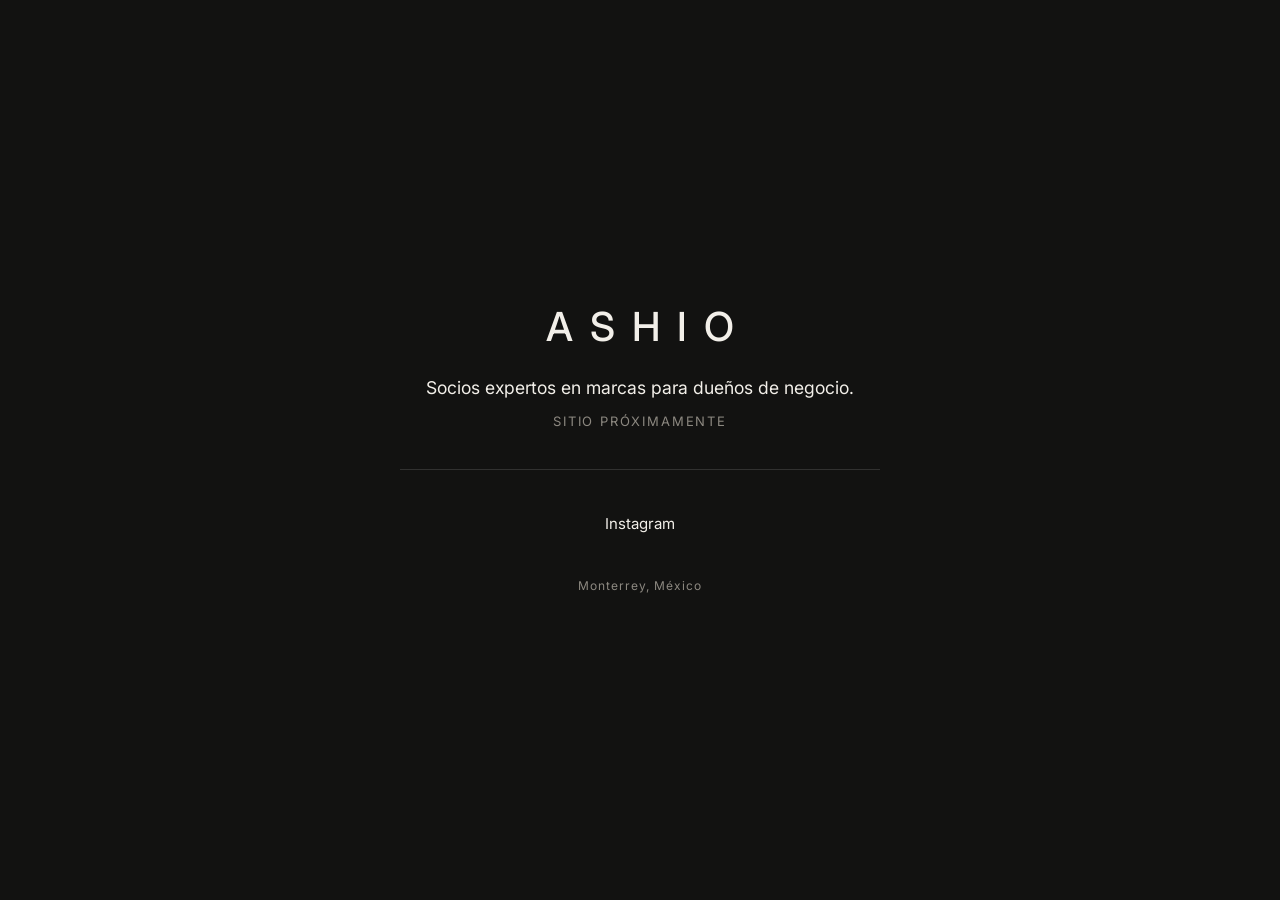
==== index.html @ cdca3821 "Agrega holding page de Ashio con enlace a Instagram Página estática única: wordmark, claim desde el " ====
<!DOCTYPE html>
<html lang="es">
<head>
<meta charset="utf-8">
<meta name="viewport" content="width=device-width, initial-scale=1">
<title>Ashio</title>
<meta name="description" content="Socios expertos en marcas. Monterrey, México. Sitio próximamente.">
<meta name="robots" content="index, follow">
<meta property="og:title" content="Ashio">
<meta property="og:description" content="Socios expertos en marcas. Próximamente.">
<meta property="og:type" content="website">
<meta property="og:locale" content="es_MX">
<link rel="preconnect" href="https://fonts.googleapis.com">
<link rel="preconnect" href="https://fonts.gstatic.com" crossorigin>
<link href="https://fonts.googleapis.com/css2?family=Inter:wght@400;500&display=swap" rel="stylesheet">
<style>
  :root{
    --bg:#121211;
    --ink:#F2EFE9;
    --muted:#8C8880;
    --rule:rgba(242,239,233,.14);
  }
  *{box-sizing:border-box;margin:0;padding:0}
  html,body{height:100%}
  body{
    background:var(--bg);
    color:var(--ink);
    font-family:Inter,-apple-system,BlinkMacSystemFont,"Segoe UI",Helvetica,Arial,sans-serif;
    -webkit-font-smoothing:antialiased;
    display:flex;
    align-items:center;
    justify-content:center;
    padding:2rem;
  }
  .wrap{width:100%;max-width:30rem;text-align:center}
  .mark{
    font-size:clamp(1.75rem,7vw,2.5rem);
    font-weight:500;
    letter-spacing:.42em;
    text-indent:.42em;
    line-height:1;
  }
  .claim{
    margin-top:1.75rem;
    font-size:clamp(1rem,3.6vw,1.1rem);
    line-height:1.5;
    color:var(--ink);
  }
  .status{
    margin-top:.75rem;
    font-size:.8125rem;
    letter-spacing:.14em;
    text-transform:uppercase;
    color:var(--muted);
  }
  .rule{height:1px;background:var(--rule);margin:2.5rem 0}
  nav{
    display:flex;
    flex-wrap:wrap;
    justify-content:center;
    gap:.5rem 1.75rem;
  }
  nav a{
    color:var(--ink);
    text-decoration:none;
    font-size:.9375rem;
    padding:.25rem 0;
    border-bottom:1px solid transparent;
    transition:border-color .18s ease,color .18s ease;
  }
  nav a:hover,nav a:focus-visible{border-bottom-color:var(--ink)}
  nav a:focus-visible{outline:2px solid var(--ink);outline-offset:4px;border-bottom-color:transparent}
  footer{
    margin-top:2.5rem;
    font-size:.75rem;
    letter-spacing:.08em;
    color:var(--muted);
  }
  @media (prefers-reduced-motion:reduce){*{transition:none!important}}
</style>
</head>
<body>
  <main class="wrap">
    <h1 class="mark">ASHIO</h1>
    <p class="claim">Socios expertos en marcas para dueños de negocio.</p>
    <p class="status">Sitio próximamente</p>

    <div class="rule" role="presentation"></div>

    <!-- ===== Redes. Para agregar otra, copiar una línea <a> y pegar su URL. ===== -->
    <nav aria-label="Redes sociales de Ashio">
      <a href="https://www.instagram.com/ashio.mx/" rel="me noopener" target="_blank">Instagram</a>
    </nav>

    <footer>Monterrey, México</footer>
  </main>
</body>
</html>
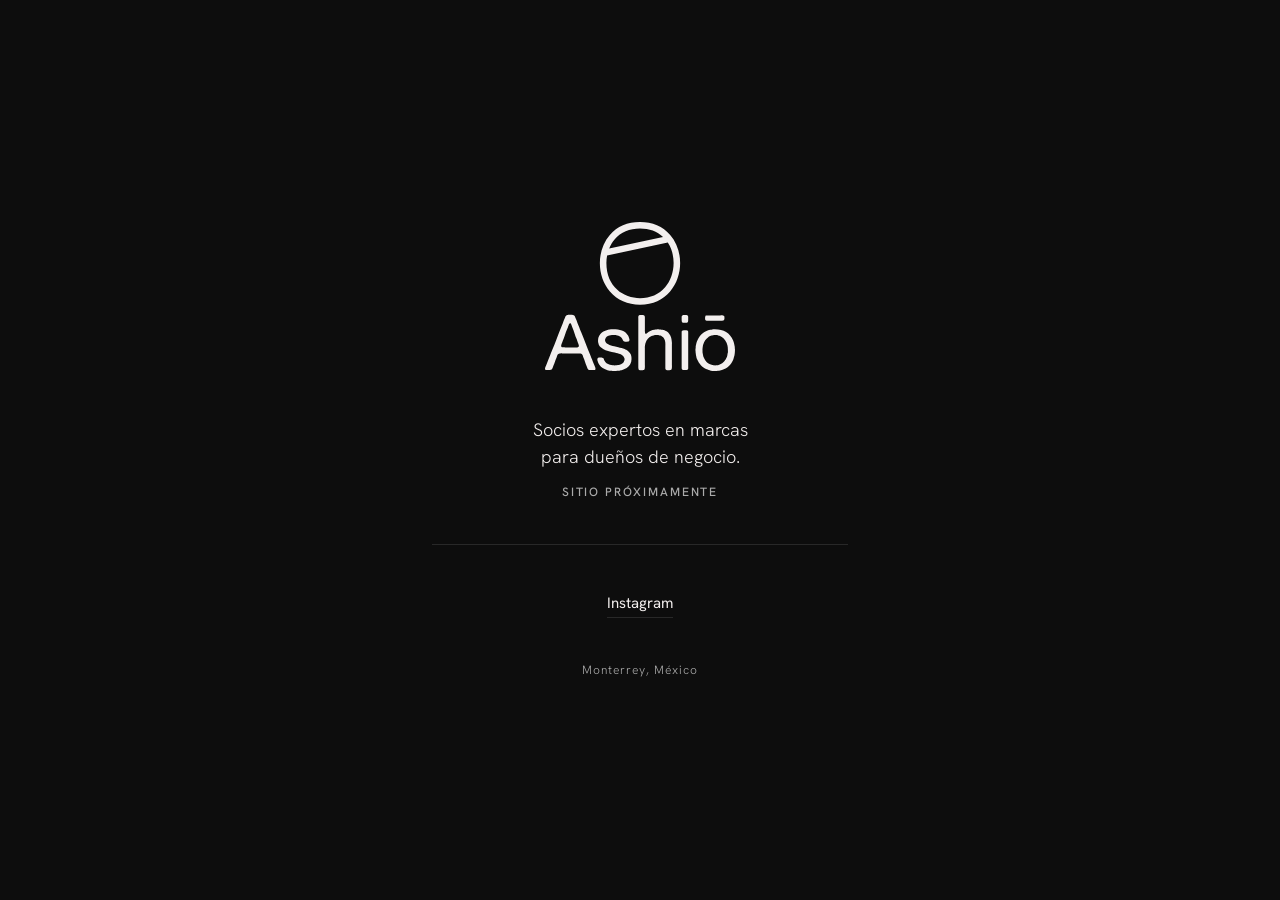
==== commit 57a0adfb: "Aplica identidad oficial de Ashio a la holding page Sustituye el wordmark provisional por el logotip" ====
--- a/index.html
+++ b/index.html
@@ -3,75 +3,84 @@
 <head>
 <meta charset="utf-8">
 <meta name="viewport" content="width=device-width, initial-scale=1">
-<title>Ashio</title>
-<meta name="description" content="Socios expertos en marcas. Monterrey, México. Sitio próximamente.">
-<meta name="robots" content="index, follow">
-<meta property="og:title" content="Ashio">
-<meta property="og:description" content="Socios expertos en marcas. Próximamente.">
+<title>Ashiō</title>
+<meta name="description" content="Socios expertos en marcas para dueños de negocio. Monterrey, México.">
+<meta name="theme-color" content="#0d0d0d">
+<meta property="og:title" content="Ashiō">
+<meta property="og:description" content="Socios expertos en marcas para dueños de negocio.">
 <meta property="og:type" content="website">
+<meta property="og:url" content="https://ashio.mx/">
 <meta property="og:locale" content="es_MX">
+<link rel="canonical" href="https://ashio.mx/">
+<link rel="icon" href="assets/favicon.svg" type="image/svg+xml">
 <link rel="preconnect" href="https://fonts.googleapis.com">
 <link rel="preconnect" href="https://fonts.gstatic.com" crossorigin>
-<link href="https://fonts.googleapis.com/css2?family=Inter:wght@400;500&display=swap" rel="stylesheet">
+<link href="https://fonts.googleapis.com/css2?family=Hanken+Grotesk:wght@300;400;500&display=swap" rel="stylesheet">
 <style>
   :root{
-    --bg:#121211;
-    --ink:#F2EFE9;
-    --muted:#8C8880;
-    --rule:rgba(242,239,233,.14);
+    --brand-black:#0d0d0d;
+    --brand-bone:#f3efee;
+    --accent:#cf7457;
+    --muted:#aaaaaa;
+    --line:#282828;
+    --font-title:"Hanken Grotesk",system-ui,-apple-system,sans-serif;
   }
   *{box-sizing:border-box;margin:0;padding:0}
-  html,body{height:100%}
+  html{height:100%}
   body{
-    background:var(--bg);
-    color:var(--ink);
-    font-family:Inter,-apple-system,BlinkMacSystemFont,"Segoe UI",Helvetica,Arial,sans-serif;
+    min-height:100%;
+    background:var(--brand-black);
+    color:var(--brand-bone);
+    font-family:var(--font-title);
+    font-weight:300;
     -webkit-font-smoothing:antialiased;
     display:flex;
     align-items:center;
     justify-content:center;
-    padding:2rem;
+    padding:clamp(1.5rem,6vw,4rem);
   }
-  .wrap{width:100%;max-width:30rem;text-align:center}
-  .mark{
-    font-size:clamp(1.75rem,7vw,2.5rem);
-    font-weight:500;
-    letter-spacing:.42em;
-    text-indent:.42em;
-    line-height:1;
+  .wrap{width:100%;max-width:26rem;text-align:center}
+
+  /* Logotipo oficial, versión vertical. Solo hueso sobre negro, sin acento.
+     Ancho mínimo de marca: 100 px. */
+  .logo{
+    display:block;
+    width:clamp(140px,38vw,190px);
+    height:auto;
+    margin:0 auto;
+    color:var(--brand-bone);
   }
+
   .claim{
-    margin-top:1.75rem;
-    font-size:clamp(1rem,3.6vw,1.1rem);
+    margin-top:clamp(2rem,7vw,2.75rem);
+    font-size:clamp(1rem,3.4vw,1.125rem);
+    font-weight:300;
     line-height:1.5;
-    color:var(--ink);
+    text-wrap:balance;
   }
   .status{
-    margin-top:.75rem;
-    font-size:.8125rem;
-    letter-spacing:.14em;
+    margin-top:.875rem;
+    font-size:.75rem;
+    font-weight:500;
+    letter-spacing:.16em;
     text-transform:uppercase;
     color:var(--muted);
   }
-  .rule{height:1px;background:var(--rule);margin:2.5rem 0}
-  nav{
-    display:flex;
-    flex-wrap:wrap;
-    justify-content:center;
-    gap:.5rem 1.75rem;
-  }
+  .rule{height:1px;background:var(--line);margin:clamp(2rem,7vw,2.75rem) 0}
   nav a{
-    color:var(--ink);
+    display:inline-block;
+    color:var(--brand-bone);
     text-decoration:none;
     font-size:.9375rem;
+    font-weight:400;
     padding:.25rem 0;
-    border-bottom:1px solid transparent;
-    transition:border-color .18s ease,color .18s ease;
+    border-bottom:1px solid var(--line);
+    transition:color .18s ease,border-color .18s ease;
   }
-  nav a:hover,nav a:focus-visible{border-bottom-color:var(--ink)}
-  nav a:focus-visible{outline:2px solid var(--ink);outline-offset:4px;border-bottom-color:transparent}
+  nav a:hover,nav a:focus-visible{color:var(--accent);border-bottom-color:var(--accent)}
+  nav a:focus-visible{outline:2px solid var(--accent);outline-offset:6px}
   footer{
-    margin-top:2.5rem;
+    margin-top:clamp(2rem,7vw,2.75rem);
     font-size:.75rem;
     letter-spacing:.08em;
     color:var(--muted);
@@ -81,14 +90,15 @@
 </head>
 <body>
   <main class="wrap">
-    <h1 class="mark">ASHIO</h1>
+    <svg class="logo" viewBox="0 0 210.6 165.22" role="img" aria-label="Ashiō"><path d="M55.07,159.71c.12.29.26.63.44,1.03.17.4.3.82.39,1.25.09.43.09.83,0,1.2-.09.37-.34.64-.74.82-.29.12-.64.17-1.05.17h-3.8c-.9,0-1.62-.14-2.14-.43-.58-.34-1-.95-1.27-1.81-.26-.86-.54-1.63-.83-2.32-.64-1.49-1.22-3.04-1.75-4.65-.52-1.6-1.11-3.18-1.75-4.73-.17-.52-.34-1-.48-1.46-.15-.46-.32-.89-.52-1.29-.2-.4-.48-.74-.83-1.03-.35-.29-.82-.52-1.4-.69-.29-.11-.63-.16-1-.13-.38.03-.77.04-1.18.04h-16.5c-.52,0-1.11-.01-1.75-.04-.64-.03-1.25-.01-1.83.04-.58.06-1.12.14-1.62.26-.5.12-.86.34-1.09.69-.47.57-.8,1.22-1,1.93-.2.72-.45,1.45-.74,2.19-.58,1.32-1.12,2.7-1.62,4.13-.5,1.43-1.03,2.81-1.62,4.13-.12.34-.25.73-.39,1.16s-.3.87-.48,1.33c-.17.46-.36.87-.57,1.25-.2.37-.42.64-.65.82-.47.34-1.09.53-1.88.56-.79.03-1.62.04-2.49.04-.47,0-.92-.01-1.35-.04-.44-.03-.8-.16-1.09-.39-.29-.17-.45-.43-.48-.77-.03-.34,0-.7.09-1.08.09-.37.2-.74.35-1.12.15-.37.28-.64.39-.82.82-1.83,1.54-3.66,2.18-5.46s1.34-3.63,2.1-5.46c.52-1.26,1.02-2.51,1.48-3.74.47-1.23.96-2.48,1.49-3.74,1.75-4.13,3.41-8.3,4.98-12.51s3.23-8.41,4.98-12.6c.64-1.49,1.24-3.01,1.79-4.56.55-1.55,1.15-3.07,1.79-4.56.29-.63.57-1.33.83-2.11s.65-1.33,1.18-1.68c.23-.23.61-.4,1.14-.52.12-.06.25-.07.39-.04.14.03.28.01.39-.04,1.05,0,2.27-.01,3.67-.04,1.4-.03,2.42.19,3.06.64.46.34.83.9,1.09,1.68s.54,1.48.83,2.11c.58,1.32,1.1,2.64,1.57,3.96.47,1.32.99,2.64,1.57,3.96.47,1.15.92,2.32,1.35,3.53.44,1.2.92,2.38,1.44,3.53,1.75,4.19,3.42,8.42,5.02,12.69,1.6,4.27,3.3,8.5,5.11,12.69.23.52.42,1,.57,1.46.14.46.31.95.48,1.46.64,1.49,1.27,3.01,1.88,4.56s1.24,3.07,1.88,4.56ZM36.38,138.81c.52-.17.86-.46,1-.86.15-.4.17-.85.09-1.33-.09-.49-.23-.97-.44-1.46-.21-.49-.39-.9-.57-1.25-.12-.23-.17-.43-.17-.6s-.06-.37-.17-.6c-.17-.46-.34-.93-.48-1.42-.15-.49-.34-.99-.57-1.5-.87-2.06-1.65-4.17-2.31-6.32-.67-2.15-1.44-4.26-2.31-6.32-.29-.63-.54-1.26-.74-1.89-.21-.63-.45-1.23-.74-1.81-.12-.29-.25-.56-.39-.82-.15-.26-.45-.39-.92-.39-.12.12-.23.2-.35.26-.12.06-.23.14-.35.26-.23.29-.41.59-.52.9-.12.32-.23.64-.35.99-.29.63-.52,1.26-.7,1.89-.17.63-.41,1.26-.7,1.89-.99,2.24-1.85,4.5-2.58,6.8-.73,2.29-1.56,4.53-2.49,6.71-.12.29-.22.57-.31.86-.09.29-.19.57-.3.86-.17.46-.35.92-.52,1.38-.17.46-.32.92-.44,1.38-.12.29-.16.6-.13.95.03.34.1.63.22.86.29.46.9.7,1.83.73.93.03,1.8.04,2.62.04h9.34c.64,0,1.43.01,2.36.04.93.03,1.63-.04,2.1-.21Z" fill="currentColor"/><path d="M74.63,118.86c4.19-.06,7.71.42,10.57,1.42,2.85,1,5.07,2.77,6.64,5.29.41.63.73,1.28.96,1.93.23.66.46,1.39.7,2.19.12.4.15.82.09,1.25-.06.43-.15.76-.26.99-.12.12-.26.21-.44.3-.17.09-.32.19-.44.3-.29.12-.58.14-.87.09-.29-.06-.58-.06-.87,0-.47.12-1.08.13-1.83.04-.76-.09-1.28-.21-1.57-.39-.47-.29-.77-.67-.92-1.16-.15-.49-.36-.96-.65-1.42-.52-.92-1.25-1.75-2.18-2.49-.64-.46-1.34-.8-2.1-1.03-.76-.23-1.57-.46-2.44-.69-.29-.11-.58-.16-.87-.13-.29.03-.58.01-.87-.04-.35-.11-.79-.17-1.31-.17s-.96.06-1.31.17h-.52c-.29.06-.58.1-.87.13-.29.03-.58.07-.87.13-1.51.34-2.77.83-3.76,1.46-.99.63-1.66,1.69-2.01,3.18-.12.4-.13.8-.04,1.2.09.4.19.75.31,1.03.35.86.77,1.48,1.27,1.85.49.37,1.12.79,1.88,1.25.93.57,1.98.99,3.14,1.25,1.16.26,2.33.56,3.49.9.76.23,1.51.4,2.27.52.76.12,1.51.29,2.27.52,1.22.34,2.42.67,3.58.99,1.16.32,2.33.7,3.49,1.16.29.12.58.23.87.34.29.12.58.26.87.43,1.16.69,2.18,1.46,3.06,2.32.87.86,1.6,1.95,2.18,3.27.12.4.23.95.35,1.63.12.4.19.82.22,1.25.03.43.04.9.04,1.42v.86c-.12.4-.17.8-.17,1.2s-.06.8-.17,1.2c-.17.63-.38,1.23-.61,1.81-.23.57-.5,1.09-.79,1.55-.93,1.49-2.13,2.68-3.58,3.57-1.46.89-3.09,1.65-4.89,2.28-.52.17-1.06.3-1.62.39s-1.09.21-1.62.39c-.58.11-1.16.17-1.75.17s-1.17.06-1.75.17h-.87c-.29.06-.7.09-1.22.09s-.93-.03-1.22-.09h-.96c-.35-.12-.73-.16-1.14-.13-.41.03-.76-.01-1.05-.13-.29-.06-.67-.09-1.14-.09-.47-.12-.92-.21-1.35-.3-.44-.09-.89-.21-1.35-.39-1.81-.57-3.38-1.29-4.72-2.15-1.34-.86-2.5-1.98-3.49-3.35-.52-.74-.96-1.52-1.31-2.32-.35-.8-.67-1.69-.96-2.67-.12-.34-.16-.76-.13-1.25.03-.49.1-.87.22-1.16.17-.23.47-.46.87-.69.29-.11.7-.19,1.22-.21.52-.03,1.05-.01,1.57.04.52.06,1.03.13,1.53.21.49.09.83.19,1,.3.41.29.68.7.83,1.25.14.55.33,1.05.57,1.5.58,1.26,1.37,2.24,2.36,2.92.7.52,1.48.92,2.36,1.2.87.29,1.8.57,2.8.86l1.83.26h.52c.41.12.95.17,1.62.17s1.24-.06,1.7-.17c.41,0,.73-.03.96-.09.35-.06.7-.1,1.05-.13.35-.03.67-.07.96-.13,1.69-.46,3.03-1.06,4.02-1.81.99-.74,1.69-2.01,2.1-3.78.12-.29.14-.6.09-.95-.06-.34-.12-.6-.17-.77-.29-1.09-.7-1.91-1.22-2.45-.52-.54-1.19-1.05-2.01-1.5-.52-.34-1.11-.63-1.75-.86-.64-.23-1.28-.46-1.92-.69-.17-.06-.34-.09-.48-.09s-.3-.06-.48-.17c-1.98-.63-4.03-1.1-6.16-1.42-2.13-.31-4.12-.85-5.98-1.59-.58-.23-1.14-.43-1.66-.6-.52-.17-1.02-.4-1.48-.69-1.11-.63-2.13-1.35-3.06-2.15-.93-.8-1.66-1.81-2.18-3.01-.17-.4-.3-.8-.39-1.2-.09-.4-.19-.83-.3-1.29-.17-.69-.23-1.48-.17-2.36.06-.89.14-1.65.26-2.28.12-.29.19-.53.22-.73.03-.2.1-.42.22-.64.52-1.32,1.24-2.46,2.14-3.44.9-.97,1.94-1.83,3.1-2.58.87-.52,1.83-.93,2.88-1.25,1.05-.31,2.15-.62,3.32-.9.41-.06.8-.11,1.18-.17.38-.06.8-.11,1.27-.17.17-.06.41-.06.7,0,.29.06.49.03.61-.09Z" fill="currentColor"/><path d="M105.81,103.03c.82,0,1.67.01,2.58.04.9.03,1.53.27,1.88.73.29.4.44.99.44,1.76v13.98c0,.23-.02.46-.04.69-.03.23-.02.46.04.69.06.17.07.37.04.6-.03.23-.01.43.04.6.11.46.19.89.22,1.29.03.4.33.6.92.6.12-.11.25-.19.39-.21.15-.03.28-.1.39-.21.35-.23.67-.47.96-.73.29-.26.61-.53.96-.82.64-.46,1.35-.87,2.14-1.25.79-.37,1.58-.7,2.4-.99.46-.11.96-.21,1.48-.3.52-.09,1.02-.19,1.49-.3.23-.11.46-.16.7-.13.23.03.49.01.79-.04.29-.11.77-.17,1.44-.17s1.15.06,1.44.17h.83c.26,0,.54.03.83.09.47.12.93.2,1.4.26.47.06.93.14,1.4.26.29.12.52.19.7.21.17.03.41.1.7.21.64.29,1.25.59,1.83.9.58.32,1.16.67,1.75,1.07.58.52,1.14,1.12,1.66,1.81.35.52.67,1.03.96,1.55.29.52.58,1.09.87,1.72.17.4.3.8.39,1.2.09.4.19.83.3,1.29.12.29.17.57.17.86s.03.6.09.95c.12.29.16.57.13.86-.03.29.01.57.13.86v.86c.06.29.07.6.04.95-.03.34-.04.66-.04.95v21.59c0,.46.01,1.02.04,1.68.03.66.03,1.29,0,1.89-.03.6-.1,1.16-.22,1.68-.12.52-.29.86-.52,1.03-.41.34-1.17.52-2.27.52h-2.23c-.73,0-1.27-.23-1.62-.69-.29-.4-.44-.87-.44-1.42v-21.72c0-1.55.01-3.2.04-4.95.03-1.75-.16-3.25-.57-4.52-.7-1.95-1.86-3.38-3.49-4.3-.47-.29-.96-.53-1.48-.73-.52-.2-1.11-.36-1.75-.47-.23-.06-.58-.09-1.05-.09-.23-.06-.51-.11-.83-.17-.32-.06-.63-.03-.92.09-.23.06-.47.07-.7.04-.23-.03-.5-.01-.79.04-.52.12-1.06.21-1.62.3-.55.09-1.06.24-1.53.47-1.98.8-3.55,1.89-4.72,3.27-1.16,1.38-2.07,3.13-2.71,5.25-.12.4-.2.83-.26,1.29-.06.46-.15.92-.26,1.38-.06.17-.07.36-.04.56.03.2.01.39-.04.56-.06.29-.06.57,0,.86.06.29.06.57,0,.86v17.29c0,.46.01.99.04,1.59.03.6.03,1.19,0,1.76-.03.57-.07,1.12-.13,1.63-.06.52-.17.89-.35,1.12-.23.29-.51.45-.83.47-.32.03-.69.1-1.09.21h-1.22c-.64,0-1.25-.01-1.83-.04-.58-.03-1.02-.21-1.31-.56-.29-.46-.45-1.02-.48-1.68-.03-.66-.04-1.36-.04-2.11v-52.21c0-.63-.02-1.3-.04-2.02-.03-.72.1-1.28.39-1.68.23-.4.67-.69,1.31-.86.12-.06.23-.07.35-.04.12.03.23.02.35-.04Z" fill="currentColor"/><path d="M152.26,111.29c-.47-.34-.71-.96-.74-1.85-.03-.89-.04-1.76-.04-2.62v-1.46c0-.52.09-.95.26-1.29.23-.46.7-.8,1.4-1.03.12-.06.25-.07.39-.04.14.03.28.01.39-.04.99,0,1.92.03,2.79.09.87.06,1.45.4,1.75,1.03.17.34.26.76.26,1.25v1.5c0,1.03-.02,2.01-.04,2.92-.03.92-.42,1.52-1.18,1.81-.29.12-.6.17-.92.17h-2.84c-.58,0-1.08-.14-1.49-.43ZM158.73,160.06c0,.57.01,1.16.04,1.76.03.6-.1,1.07-.39,1.42-.17.34-.44.56-.79.64s-.76.19-1.22.3h-1.31c-.76,0-1.41-.04-1.96-.13-.55-.09-.97-.36-1.27-.82-.23-.34-.35-.79-.35-1.33v-39.82c0-.6.15-1.08.44-1.42.17-.29.41-.46.7-.52.29-.06.61-.14.96-.26.12,0,.25.01.39.04.14.03.28.01.39-.04.76,0,1.53.01,2.31.04.79.03,1.32.27,1.62.73.29.34.44.79.44,1.33v38.06Z" fill="currentColor"/><path d="M210.42,140.1c.12.34.17.87.17,1.59s-.03,1.22-.09,1.5v.86c-.06.46-.1.88-.13,1.25-.03.37-.07.79-.13,1.25-.12.34-.19.69-.22,1.03-.03.34-.1.69-.22,1.03-.23.75-.44,1.49-.61,2.24-.17.75-.41,1.43-.7,2.06-1.22,2.75-2.85,5.06-4.89,6.92-2.04,1.86-4.54,3.28-7.51,4.26-.64.23-1.33.4-2.05.52-.73.11-1.47.23-2.23.34-.35.06-.71.1-1.09.13-.38.03-.74.04-1.09.04-.23.06-.57.09-1,.09s-.74-.03-.92-.09c-.23-.06-.47-.07-.7-.04-.23.03-.44.01-.61-.04h-.52l-2.1-.26c-.82-.23-1.6-.46-2.36-.69-.76-.23-1.49-.49-2.18-.77-2.62-1.15-4.77-2.64-6.46-4.47-1.69-1.83-3.09-4.07-4.19-6.71-.29-.57-.51-1.15-.65-1.72-.15-.57-.28-1.17-.39-1.81-.12-.23-.16-.42-.13-.56.03-.14.01-.33-.04-.56-.12-.46-.19-.93-.22-1.42-.03-.49-.1-.96-.22-1.42v-.73c0-.2-.03-.44-.09-.73-.06-.29-.09-.79-.09-1.5s.06-1.25.17-1.59c.12-.4.14-.8.09-1.2-.06-.4-.03-.8.09-1.2.06-.29.1-.53.13-.73.03-.2.07-.44.13-.73.17-.69.33-1.38.48-2.06s.36-1.35.66-1.98c.87-2.12,1.93-4.03,3.19-5.72,1.25-1.69,2.78-3.11,4.58-4.26.7-.46,1.43-.85,2.18-1.16.76-.31,1.54-.64,2.36-.99.7-.29,1.45-.47,2.27-.56s1.63-.24,2.44-.47c.41,0,.8-.01,1.18-.04.38-.03.74-.07,1.09-.13,5.18-.06,9.49,1,12.92,3.18,3.43,2.18,5.91,5.02,7.42,8.52.29.57.52,1.15.7,1.72.17.57.38,1.18.61,1.81.17.63.32,1.31.44,2.02.12.72.26,1.45.44,2.19.06.29.07.59.04.9-.03.32-.02.62.04.9ZM202.65,145c.12-.4.16-.86.13-1.38s-.04-1-.04-1.46c0-2.24-.2-4.13-.61-5.68-.17-.46-.32-.92-.44-1.38-.12-.46-.26-.89-.44-1.29-1.63-3.73-4.22-6.31-7.77-7.74-.41-.17-.84-.3-1.31-.39-.47-.09-.93-.19-1.4-.3-.47-.11-.96-.17-1.49-.17h-1.57l-1.57.26c-.58.12-1.12.24-1.62.39-.5.14-.97.33-1.44.56-.41.12-.79.29-1.14.52-.35.23-.67.46-.96.69-1.4.98-2.53,2.15-3.41,3.53-.87,1.38-1.63,2.98-2.27,4.82-.17.57-.29,1.16-.35,1.76-.06.6-.15,1.22-.26,1.85-.06.23-.09.6-.09,1.12-.06.17-.07.37-.04.6.03.23.04.49.04.77v1.72c0,.57.06,1.09.17,1.55l.17,1.03c.12.57.22,1.13.31,1.68.09.55.25,1.05.48,1.51.58,1.38,1.27,2.67,2.05,3.87.78,1.2,1.76,2.21,2.92,3.01.29.17.55.32.79.43.23.12.49.26.79.43.47.29.97.53,1.53.73.55.2,1.15.39,1.79.56.29.12.57.16.83.13.26-.03.54-.01.83.04.17.06.54.12,1.09.17.55.06.97.03,1.27-.09.23-.06.47-.07.7-.04.23.03.46-.01.7-.13.47-.11.93-.21,1.4-.3s.9-.21,1.31-.39c1.98-.8,3.58-1.92,4.8-3.35,1.22-1.43,2.24-3.12,3.06-5.07.29-.69.48-1.42.57-2.19.09-.77.25-1.56.48-2.37ZM179.44,103.56h13.46c.4,0,.85-.01,1.38-.04.52-.02,1.04-.04,1.56-.04s.99.04,1.41.11c.42.07.76.21,1,.41.25.15.42.42.52.82.05.15.09.36.11.63.02.27.04.57.04.89s-.01.63-.04.93c-.03.3-.06.52-.11.67-.1.5-.27.84-.52,1.04-.5.35-1.3.5-2.42.45-1.11-.05-2.09-.07-2.94-.07h-9.89c-.69,0-1.51.03-2.45.07-.94.05-1.64-.02-2.08-.22-.35-.15-.62-.42-.82-.82-.15-.35-.22-.95-.22-1.82s.07-1.5.22-1.9c.05-.1.09-.2.11-.3.02-.1.09-.2.19-.3.1-.15.26-.25.48-.3.22-.05.43-.12.63-.22h.37Z" fill="currentColor"/><path d="M105.28,91.75c-13.66,0-25.19-5.04-33.35-14.59-7.18-8.4-11.13-19.62-11.13-31.59s3.92-22.99,11.05-31.23C79.96,4.96,91.52,0,105.28,0s25.37,4.94,33.48,14.29c7.12,8.21,11.04,19.27,11.04,31.15,0,23.02-15.29,46.31-44.52,46.31ZM68.83,37.15c-.52,2.72-.78,5.55-.78,8.43,0,26.75,19.3,38.93,37.24,38.93,11.46,0,21.09-4.18,27.84-12.1,5.99-7.02,9.43-16.85,9.43-26.97,0-8.41-2.27-16.29-6.45-22.67l-67.28,14.38ZM105.28,7.25c-11.59,0-21.26,4.09-27.95,11.84-2.57,2.97-4.65,6.41-6.18,10.16l59.67-12.75c-6.51-6.06-15.27-9.24-25.54-9.24Z" fill="currentColor"/></svg>
+
     <p class="claim">Socios expertos en marcas para dueños de negocio.</p>
     <p class="status">Sitio próximamente</p>
 
     <div class="rule" role="presentation"></div>
 
-    <!-- ===== Redes. Para agregar otra, copiar una línea <a> y pegar su URL. ===== -->
-    <nav aria-label="Redes sociales de Ashio">
+    <!-- Redes. Para agregar otra, copiar la línea <a> completa y pegar su URL. -->
+    <nav aria-label="Redes sociales de Ashiō">
       <a href="https://www.instagram.com/ashio.mx/" rel="me noopener" target="_blank">Instagram</a>
     </nav>
 
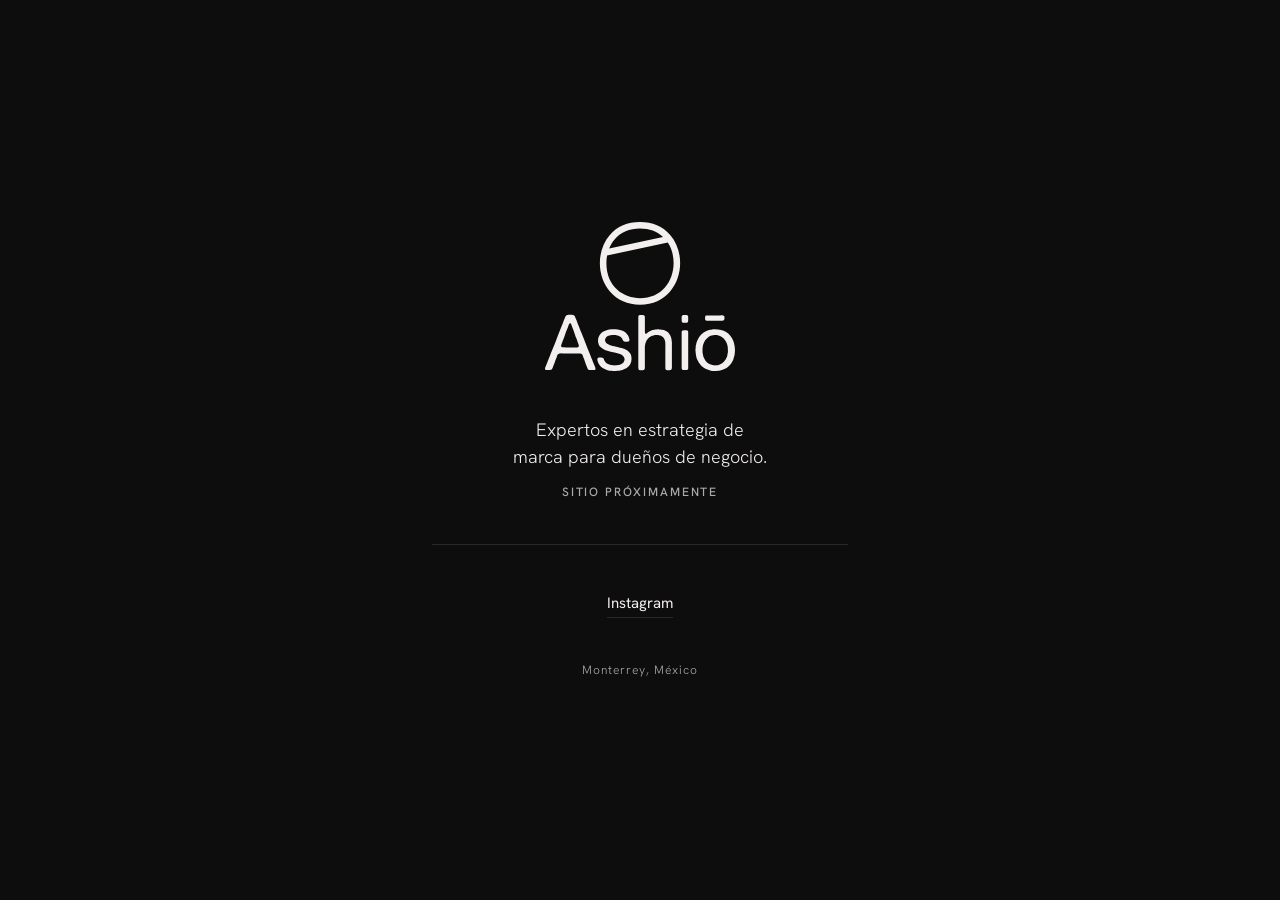
==== commit 36baa4b6: "Cambia el claim a expertos en estrategia de marca Actualiza el claim visible y las dos descripciones" ====
--- a/index.html
+++ b/index.html
@@ -4,10 +4,10 @@
 <meta charset="utf-8">
 <meta name="viewport" content="width=device-width, initial-scale=1">
 <title>Ashiō</title>
-<meta name="description" content="Socios expertos en marcas para dueños de negocio. Monterrey, México.">
+<meta name="description" content="Expertos en estrategia de marca para dueños de negocio. Monterrey, México.">
 <meta name="theme-color" content="#0d0d0d">
 <meta property="og:title" content="Ashiō">
-<meta property="og:description" content="Socios expertos en marcas para dueños de negocio.">
+<meta property="og:description" content="Expertos en estrategia de marca para dueños de negocio.">
 <meta property="og:type" content="website">
 <meta property="og:url" content="https://ashio.mx/">
 <meta property="og:locale" content="es_MX">
@@ -92,7 +92,7 @@
   <main class="wrap">
     <svg class="logo" viewBox="0 0 210.6 165.22" role="img" aria-label="Ashiō"><path d="M55.07,159.71c.12.29.26.63.44,1.03.17.4.3.82.39,1.25.09.43.09.83,0,1.2-.09.37-.34.64-.74.82-.29.12-.64.17-1.05.17h-3.8c-.9,0-1.62-.14-2.14-.43-.58-.34-1-.95-1.27-1.81-.26-.86-.54-1.63-.83-2.32-.64-1.49-1.22-3.04-1.75-4.65-.52-1.6-1.11-3.18-1.75-4.73-.17-.52-.34-1-.48-1.46-.15-.46-.32-.89-.52-1.29-.2-.4-.48-.74-.83-1.03-.35-.29-.82-.52-1.4-.69-.29-.11-.63-.16-1-.13-.38.03-.77.04-1.18.04h-16.5c-.52,0-1.11-.01-1.75-.04-.64-.03-1.25-.01-1.83.04-.58.06-1.12.14-1.62.26-.5.12-.86.34-1.09.69-.47.57-.8,1.22-1,1.93-.2.72-.45,1.45-.74,2.19-.58,1.32-1.12,2.7-1.62,4.13-.5,1.43-1.03,2.81-1.62,4.13-.12.34-.25.73-.39,1.16s-.3.87-.48,1.33c-.17.46-.36.87-.57,1.25-.2.37-.42.64-.65.82-.47.34-1.09.53-1.88.56-.79.03-1.62.04-2.49.04-.47,0-.92-.01-1.35-.04-.44-.03-.8-.16-1.09-.39-.29-.17-.45-.43-.48-.77-.03-.34,0-.7.09-1.08.09-.37.2-.74.35-1.12.15-.37.28-.64.39-.82.82-1.83,1.54-3.66,2.18-5.46s1.34-3.63,2.1-5.46c.52-1.26,1.02-2.51,1.48-3.74.47-1.23.96-2.48,1.49-3.74,1.75-4.13,3.41-8.3,4.98-12.51s3.23-8.41,4.98-12.6c.64-1.49,1.24-3.01,1.79-4.56.55-1.55,1.15-3.07,1.79-4.56.29-.63.57-1.33.83-2.11s.65-1.33,1.18-1.68c.23-.23.61-.4,1.14-.52.12-.06.25-.07.39-.04.14.03.28.01.39-.04,1.05,0,2.27-.01,3.67-.04,1.4-.03,2.42.19,3.06.64.46.34.83.9,1.09,1.68s.54,1.48.83,2.11c.58,1.32,1.1,2.64,1.57,3.96.47,1.32.99,2.64,1.57,3.96.47,1.15.92,2.32,1.35,3.53.44,1.2.92,2.38,1.44,3.53,1.75,4.19,3.42,8.42,5.02,12.69,1.6,4.27,3.3,8.5,5.11,12.69.23.52.42,1,.57,1.46.14.46.31.95.48,1.46.64,1.49,1.27,3.01,1.88,4.56s1.24,3.07,1.88,4.56ZM36.38,138.81c.52-.17.86-.46,1-.86.15-.4.17-.85.09-1.33-.09-.49-.23-.97-.44-1.46-.21-.49-.39-.9-.57-1.25-.12-.23-.17-.43-.17-.6s-.06-.37-.17-.6c-.17-.46-.34-.93-.48-1.42-.15-.49-.34-.99-.57-1.5-.87-2.06-1.65-4.17-2.31-6.32-.67-2.15-1.44-4.26-2.31-6.32-.29-.63-.54-1.26-.74-1.89-.21-.63-.45-1.23-.74-1.81-.12-.29-.25-.56-.39-.82-.15-.26-.45-.39-.92-.39-.12.12-.23.2-.35.26-.12.06-.23.14-.35.26-.23.29-.41.59-.52.9-.12.32-.23.64-.35.99-.29.63-.52,1.26-.7,1.89-.17.63-.41,1.26-.7,1.89-.99,2.24-1.85,4.5-2.58,6.8-.73,2.29-1.56,4.53-2.49,6.71-.12.29-.22.57-.31.86-.09.29-.19.57-.3.86-.17.46-.35.92-.52,1.38-.17.46-.32.92-.44,1.38-.12.29-.16.6-.13.95.03.34.1.63.22.86.29.46.9.7,1.83.73.93.03,1.8.04,2.62.04h9.34c.64,0,1.43.01,2.36.04.93.03,1.63-.04,2.1-.21Z" fill="currentColor"/><path d="M74.63,118.86c4.19-.06,7.71.42,10.57,1.42,2.85,1,5.07,2.77,6.64,5.29.41.63.73,1.28.96,1.93.23.66.46,1.39.7,2.19.12.4.15.82.09,1.25-.06.43-.15.76-.26.99-.12.12-.26.21-.44.3-.17.09-.32.19-.44.3-.29.12-.58.14-.87.09-.29-.06-.58-.06-.87,0-.47.12-1.08.13-1.83.04-.76-.09-1.28-.21-1.57-.39-.47-.29-.77-.67-.92-1.16-.15-.49-.36-.96-.65-1.42-.52-.92-1.25-1.75-2.18-2.49-.64-.46-1.34-.8-2.1-1.03-.76-.23-1.57-.46-2.44-.69-.29-.11-.58-.16-.87-.13-.29.03-.58.01-.87-.04-.35-.11-.79-.17-1.31-.17s-.96.06-1.31.17h-.52c-.29.06-.58.1-.87.13-.29.03-.58.07-.87.13-1.51.34-2.77.83-3.76,1.46-.99.63-1.66,1.69-2.01,3.18-.12.4-.13.8-.04,1.2.09.4.19.75.31,1.03.35.86.77,1.48,1.27,1.85.49.37,1.12.79,1.88,1.25.93.57,1.98.99,3.14,1.25,1.16.26,2.33.56,3.49.9.76.23,1.51.4,2.27.52.76.12,1.51.29,2.27.52,1.22.34,2.42.67,3.58.99,1.16.32,2.33.7,3.49,1.16.29.12.58.23.87.34.29.12.58.26.87.43,1.16.69,2.18,1.46,3.06,2.32.87.86,1.6,1.95,2.18,3.27.12.4.23.95.35,1.63.12.4.19.82.22,1.25.03.43.04.9.04,1.42v.86c-.12.4-.17.8-.17,1.2s-.06.8-.17,1.2c-.17.63-.38,1.23-.61,1.81-.23.57-.5,1.09-.79,1.55-.93,1.49-2.13,2.68-3.58,3.57-1.46.89-3.09,1.65-4.89,2.28-.52.17-1.06.3-1.62.39s-1.09.21-1.62.39c-.58.11-1.16.17-1.75.17s-1.17.06-1.75.17h-.87c-.29.06-.7.09-1.22.09s-.93-.03-1.22-.09h-.96c-.35-.12-.73-.16-1.14-.13-.41.03-.76-.01-1.05-.13-.29-.06-.67-.09-1.14-.09-.47-.12-.92-.21-1.35-.3-.44-.09-.89-.21-1.35-.39-1.81-.57-3.38-1.29-4.72-2.15-1.34-.86-2.5-1.98-3.49-3.35-.52-.74-.96-1.52-1.31-2.32-.35-.8-.67-1.69-.96-2.67-.12-.34-.16-.76-.13-1.25.03-.49.1-.87.22-1.16.17-.23.47-.46.87-.69.29-.11.7-.19,1.22-.21.52-.03,1.05-.01,1.57.04.52.06,1.03.13,1.53.21.49.09.83.19,1,.3.41.29.68.7.83,1.25.14.55.33,1.05.57,1.5.58,1.26,1.37,2.24,2.36,2.92.7.52,1.48.92,2.36,1.2.87.29,1.8.57,2.8.86l1.83.26h.52c.41.12.95.17,1.62.17s1.24-.06,1.7-.17c.41,0,.73-.03.96-.09.35-.06.7-.1,1.05-.13.35-.03.67-.07.96-.13,1.69-.46,3.03-1.06,4.02-1.81.99-.74,1.69-2.01,2.1-3.78.12-.29.14-.6.09-.95-.06-.34-.12-.6-.17-.77-.29-1.09-.7-1.91-1.22-2.45-.52-.54-1.19-1.05-2.01-1.5-.52-.34-1.11-.63-1.75-.86-.64-.23-1.28-.46-1.92-.69-.17-.06-.34-.09-.48-.09s-.3-.06-.48-.17c-1.98-.63-4.03-1.1-6.16-1.42-2.13-.31-4.12-.85-5.98-1.59-.58-.23-1.14-.43-1.66-.6-.52-.17-1.02-.4-1.48-.69-1.11-.63-2.13-1.35-3.06-2.15-.93-.8-1.66-1.81-2.18-3.01-.17-.4-.3-.8-.39-1.2-.09-.4-.19-.83-.3-1.29-.17-.69-.23-1.48-.17-2.36.06-.89.14-1.65.26-2.28.12-.29.19-.53.22-.73.03-.2.1-.42.22-.64.52-1.32,1.24-2.46,2.14-3.44.9-.97,1.94-1.83,3.1-2.58.87-.52,1.83-.93,2.88-1.25,1.05-.31,2.15-.62,3.32-.9.41-.06.8-.11,1.18-.17.38-.06.8-.11,1.27-.17.17-.06.41-.06.7,0,.29.06.49.03.61-.09Z" fill="currentColor"/><path d="M105.81,103.03c.82,0,1.67.01,2.58.04.9.03,1.53.27,1.88.73.29.4.44.99.44,1.76v13.98c0,.23-.02.46-.04.69-.03.23-.02.46.04.69.06.17.07.37.04.6-.03.23-.01.43.04.6.11.46.19.89.22,1.29.03.4.33.6.92.6.12-.11.25-.19.39-.21.15-.03.28-.1.39-.21.35-.23.67-.47.96-.73.29-.26.61-.53.96-.82.64-.46,1.35-.87,2.14-1.25.79-.37,1.58-.7,2.4-.99.46-.11.96-.21,1.48-.3.52-.09,1.02-.19,1.49-.3.23-.11.46-.16.7-.13.23.03.49.01.79-.04.29-.11.77-.17,1.44-.17s1.15.06,1.44.17h.83c.26,0,.54.03.83.09.47.12.93.2,1.4.26.47.06.93.14,1.4.26.29.12.52.19.7.21.17.03.41.1.7.21.64.29,1.25.59,1.83.9.58.32,1.16.67,1.75,1.07.58.52,1.14,1.12,1.66,1.81.35.52.67,1.03.96,1.55.29.52.58,1.09.87,1.72.17.4.3.8.39,1.2.09.4.19.83.3,1.29.12.29.17.57.17.86s.03.6.09.95c.12.29.16.57.13.86-.03.29.01.57.13.86v.86c.06.29.07.6.04.95-.03.34-.04.66-.04.95v21.59c0,.46.01,1.02.04,1.68.03.66.03,1.29,0,1.89-.03.6-.1,1.16-.22,1.68-.12.52-.29.86-.52,1.03-.41.34-1.17.52-2.27.52h-2.23c-.73,0-1.27-.23-1.62-.69-.29-.4-.44-.87-.44-1.42v-21.72c0-1.55.01-3.2.04-4.95.03-1.75-.16-3.25-.57-4.52-.7-1.95-1.86-3.38-3.49-4.3-.47-.29-.96-.53-1.48-.73-.52-.2-1.11-.36-1.75-.47-.23-.06-.58-.09-1.05-.09-.23-.06-.51-.11-.83-.17-.32-.06-.63-.03-.92.09-.23.06-.47.07-.7.04-.23-.03-.5-.01-.79.04-.52.12-1.06.21-1.62.3-.55.09-1.06.24-1.53.47-1.98.8-3.55,1.89-4.72,3.27-1.16,1.38-2.07,3.13-2.71,5.25-.12.4-.2.83-.26,1.29-.06.46-.15.92-.26,1.38-.06.17-.07.36-.04.56.03.2.01.39-.04.56-.06.29-.06.57,0,.86.06.29.06.57,0,.86v17.29c0,.46.01.99.04,1.59.03.6.03,1.19,0,1.76-.03.57-.07,1.12-.13,1.63-.06.52-.17.89-.35,1.12-.23.29-.51.45-.83.47-.32.03-.69.1-1.09.21h-1.22c-.64,0-1.25-.01-1.83-.04-.58-.03-1.02-.21-1.31-.56-.29-.46-.45-1.02-.48-1.68-.03-.66-.04-1.36-.04-2.11v-52.21c0-.63-.02-1.3-.04-2.02-.03-.72.1-1.28.39-1.68.23-.4.67-.69,1.31-.86.12-.06.23-.07.35-.04.12.03.23.02.35-.04Z" fill="currentColor"/><path d="M152.26,111.29c-.47-.34-.71-.96-.74-1.85-.03-.89-.04-1.76-.04-2.62v-1.46c0-.52.09-.95.26-1.29.23-.46.7-.8,1.4-1.03.12-.06.25-.07.39-.04.14.03.28.01.39-.04.99,0,1.92.03,2.79.09.87.06,1.45.4,1.75,1.03.17.34.26.76.26,1.25v1.5c0,1.03-.02,2.01-.04,2.92-.03.92-.42,1.52-1.18,1.81-.29.12-.6.17-.92.17h-2.84c-.58,0-1.08-.14-1.49-.43ZM158.73,160.06c0,.57.01,1.16.04,1.76.03.6-.1,1.07-.39,1.42-.17.34-.44.56-.79.64s-.76.19-1.22.3h-1.31c-.76,0-1.41-.04-1.96-.13-.55-.09-.97-.36-1.27-.82-.23-.34-.35-.79-.35-1.33v-39.82c0-.6.15-1.08.44-1.42.17-.29.41-.46.7-.52.29-.06.61-.14.96-.26.12,0,.25.01.39.04.14.03.28.01.39-.04.76,0,1.53.01,2.31.04.79.03,1.32.27,1.62.73.29.34.44.79.44,1.33v38.06Z" fill="currentColor"/><path d="M210.42,140.1c.12.34.17.87.17,1.59s-.03,1.22-.09,1.5v.86c-.06.46-.1.88-.13,1.25-.03.37-.07.79-.13,1.25-.12.34-.19.69-.22,1.03-.03.34-.1.69-.22,1.03-.23.75-.44,1.49-.61,2.24-.17.75-.41,1.43-.7,2.06-1.22,2.75-2.85,5.06-4.89,6.92-2.04,1.86-4.54,3.28-7.51,4.26-.64.23-1.33.4-2.05.52-.73.11-1.47.23-2.23.34-.35.06-.71.1-1.09.13-.38.03-.74.04-1.09.04-.23.06-.57.09-1,.09s-.74-.03-.92-.09c-.23-.06-.47-.07-.7-.04-.23.03-.44.01-.61-.04h-.52l-2.1-.26c-.82-.23-1.6-.46-2.36-.69-.76-.23-1.49-.49-2.18-.77-2.62-1.15-4.77-2.64-6.46-4.47-1.69-1.83-3.09-4.07-4.19-6.71-.29-.57-.51-1.15-.65-1.72-.15-.57-.28-1.17-.39-1.81-.12-.23-.16-.42-.13-.56.03-.14.01-.33-.04-.56-.12-.46-.19-.93-.22-1.42-.03-.49-.1-.96-.22-1.42v-.73c0-.2-.03-.44-.09-.73-.06-.29-.09-.79-.09-1.5s.06-1.25.17-1.59c.12-.4.14-.8.09-1.2-.06-.4-.03-.8.09-1.2.06-.29.1-.53.13-.73.03-.2.07-.44.13-.73.17-.69.33-1.38.48-2.06s.36-1.35.66-1.98c.87-2.12,1.93-4.03,3.19-5.72,1.25-1.69,2.78-3.11,4.58-4.26.7-.46,1.43-.85,2.18-1.16.76-.31,1.54-.64,2.36-.99.7-.29,1.45-.47,2.27-.56s1.63-.24,2.44-.47c.41,0,.8-.01,1.18-.04.38-.03.74-.07,1.09-.13,5.18-.06,9.49,1,12.92,3.18,3.43,2.18,5.91,5.02,7.42,8.52.29.57.52,1.15.7,1.72.17.57.38,1.18.61,1.81.17.63.32,1.31.44,2.02.12.72.26,1.45.44,2.19.06.29.07.59.04.9-.03.32-.02.62.04.9ZM202.65,145c.12-.4.16-.86.13-1.38s-.04-1-.04-1.46c0-2.24-.2-4.13-.61-5.68-.17-.46-.32-.92-.44-1.38-.12-.46-.26-.89-.44-1.29-1.63-3.73-4.22-6.31-7.77-7.74-.41-.17-.84-.3-1.31-.39-.47-.09-.93-.19-1.4-.3-.47-.11-.96-.17-1.49-.17h-1.57l-1.57.26c-.58.12-1.12.24-1.62.39-.5.14-.97.33-1.44.56-.41.12-.79.29-1.14.52-.35.23-.67.46-.96.69-1.4.98-2.53,2.15-3.41,3.53-.87,1.38-1.63,2.98-2.27,4.82-.17.57-.29,1.16-.35,1.76-.06.6-.15,1.22-.26,1.85-.06.23-.09.6-.09,1.12-.06.17-.07.37-.04.6.03.23.04.49.04.77v1.72c0,.57.06,1.09.17,1.55l.17,1.03c.12.57.22,1.13.31,1.68.09.55.25,1.05.48,1.51.58,1.38,1.27,2.67,2.05,3.87.78,1.2,1.76,2.21,2.92,3.01.29.17.55.32.79.43.23.12.49.26.79.43.47.29.97.53,1.53.73.55.2,1.15.39,1.79.56.29.12.57.16.83.13.26-.03.54-.01.83.04.17.06.54.12,1.09.17.55.06.97.03,1.27-.09.23-.06.47-.07.7-.04.23.03.46-.01.7-.13.47-.11.93-.21,1.4-.3s.9-.21,1.31-.39c1.98-.8,3.58-1.92,4.8-3.35,1.22-1.43,2.24-3.12,3.06-5.07.29-.69.48-1.42.57-2.19.09-.77.25-1.56.48-2.37ZM179.44,103.56h13.46c.4,0,.85-.01,1.38-.04.52-.02,1.04-.04,1.56-.04s.99.04,1.41.11c.42.07.76.21,1,.41.25.15.42.42.52.82.05.15.09.36.11.63.02.27.04.57.04.89s-.01.63-.04.93c-.03.3-.06.52-.11.67-.1.5-.27.84-.52,1.04-.5.35-1.3.5-2.42.45-1.11-.05-2.09-.07-2.94-.07h-9.89c-.69,0-1.51.03-2.45.07-.94.05-1.64-.02-2.08-.22-.35-.15-.62-.42-.82-.82-.15-.35-.22-.95-.22-1.82s.07-1.5.22-1.9c.05-.1.09-.2.11-.3.02-.1.09-.2.19-.3.1-.15.26-.25.48-.3.22-.05.43-.12.63-.22h.37Z" fill="currentColor"/><path d="M105.28,91.75c-13.66,0-25.19-5.04-33.35-14.59-7.18-8.4-11.13-19.62-11.13-31.59s3.92-22.99,11.05-31.23C79.96,4.96,91.52,0,105.28,0s25.37,4.94,33.48,14.29c7.12,8.21,11.04,19.27,11.04,31.15,0,23.02-15.29,46.31-44.52,46.31ZM68.83,37.15c-.52,2.72-.78,5.55-.78,8.43,0,26.75,19.3,38.93,37.24,38.93,11.46,0,21.09-4.18,27.84-12.1,5.99-7.02,9.43-16.85,9.43-26.97,0-8.41-2.27-16.29-6.45-22.67l-67.28,14.38ZM105.28,7.25c-11.59,0-21.26,4.09-27.95,11.84-2.57,2.97-4.65,6.41-6.18,10.16l59.67-12.75c-6.51-6.06-15.27-9.24-25.54-9.24Z" fill="currentColor"/></svg>
 
-    <p class="claim">Socios expertos en marcas para dueños de negocio.</p>
+    <p class="claim">Expertos en estrategia de marca para dueños de negocio.</p>
     <p class="status">Sitio próximamente</p>
 
     <div class="rule" role="presentation"></div>
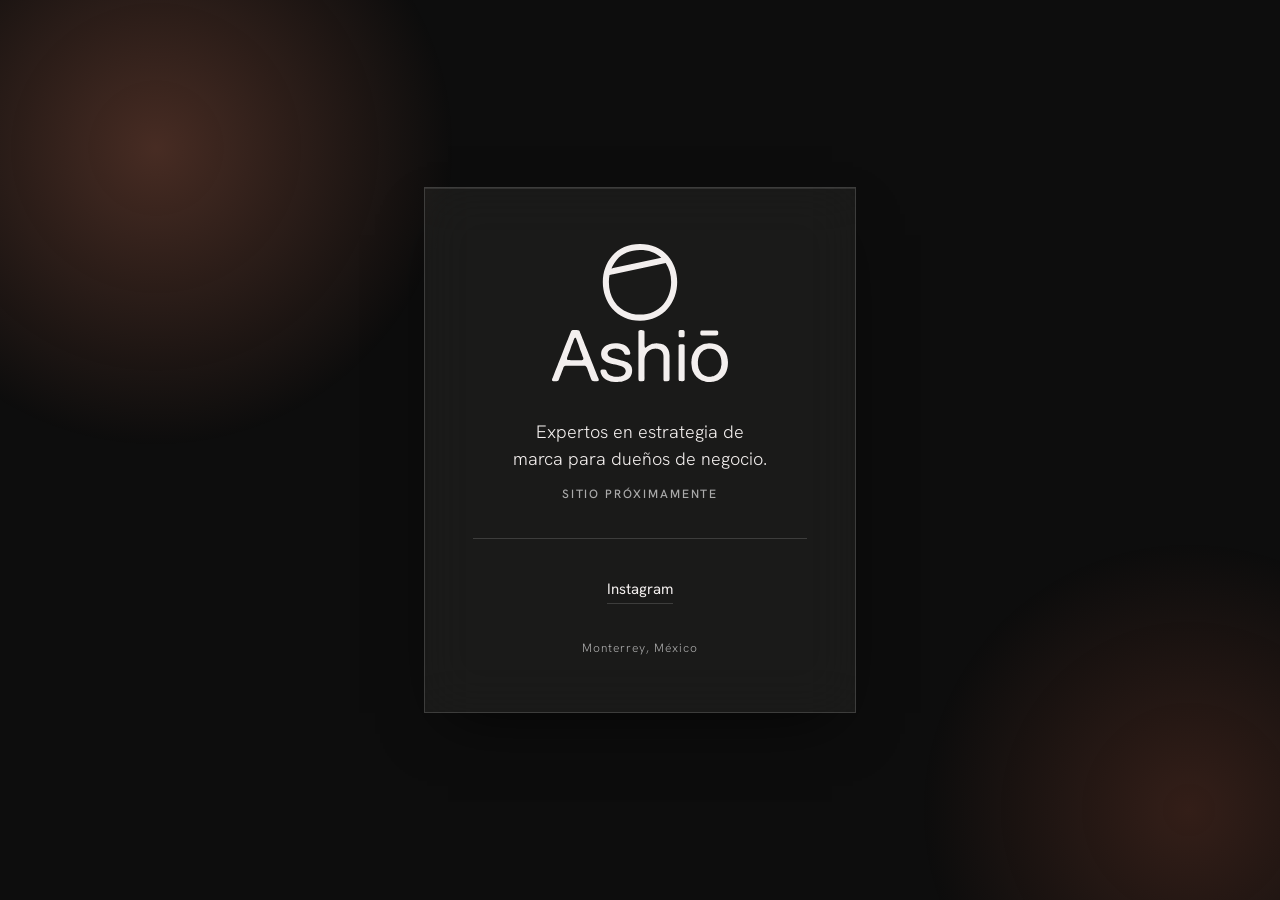
==== commit 879f73df: "Rediseña la holding page con panel glass frosted Panel traslucido con backdrop-filter sobre dos luce" ====
--- a/index.html
+++ b/index.html
@@ -21,9 +21,12 @@
     --brand-black:#0d0d0d;
     --brand-bone:#f3efee;
     --accent:#cf7457;
+    --accent-deep:#a35139;
     --muted:#aaaaaa;
-    --line:#282828;
     --font-title:"Hanken Grotesk",system-ui,-apple-system,sans-serif;
+    --radius:0;              /* la hoja de estilo fija radio 0 */
+    --glass-tint:rgba(243,239,238,.055);
+    --glass-line:rgba(243,239,238,.16);
   }
   *{box-sizing:border-box;margin:0;padding:0}
   html{height:100%}
@@ -37,22 +40,73 @@
     display:flex;
     align-items:center;
     justify-content:center;
-    padding:clamp(1.5rem,6vw,4rem);
+    padding:clamp(1.25rem,5vw,4rem);
+    position:relative;
+    overflow:hidden;
   }
-  .wrap{width:100%;max-width:26rem;text-align:center}
 
-  /* Logotipo oficial, versión vertical. Solo hueso sobre negro, sin acento.
-     Ancho mínimo de marca: 100 px. */
+  /* Luz detrás del panel. Sin esto el frosted no tiene nada que difuminar.
+     Acento óxido a opacidad baja, no como color de fondo. */
+  body::before,
+  body::after{
+    content:"";
+    position:fixed;
+    border-radius:50%;
+    pointer-events:none;
+    z-index:0;
+  }
+  body::before{
+    width:min(70vw,620px);
+    aspect-ratio:1;
+    top:-18vh;
+    left:-12vw;
+    background:radial-gradient(circle,rgba(207,116,87,.30),rgba(207,116,87,0) 68%);
+  }
+  body::after{
+    width:min(62vw,540px);
+    aspect-ratio:1;
+    bottom:-20vh;
+    right:-14vw;
+    background:radial-gradient(circle,rgba(163,81,57,.26),rgba(163,81,57,0) 70%);
+  }
+
+  .panel{
+    position:relative;
+    z-index:1;
+    width:100%;
+    max-width:27rem;
+    text-align:center;
+    padding:clamp(2.25rem,8vw,3.5rem) clamp(1.5rem,6vw,3rem);
+    border-radius:var(--radius);
+    background:var(--glass-tint);
+    border:1px solid var(--glass-line);
+    box-shadow:
+      inset 0 1px 0 rgba(243,239,238,.10),
+      0 24px 60px -24px rgba(0,0,0,.75);
+  }
+  @supports (backdrop-filter:blur(1px)) or (-webkit-backdrop-filter:blur(1px)){
+    .panel{
+      -webkit-backdrop-filter:blur(26px) saturate(135%);
+      backdrop-filter:blur(26px) saturate(135%);
+    }
+  }
+  /* Si el navegador no soporta frosted, panel sólido legible. */
+  @supports not ((backdrop-filter:blur(1px)) or (-webkit-backdrop-filter:blur(1px))){
+    .panel{background:rgba(22,22,22,.92)}
+  }
+
+  /* Logotipo oficial vertical. Monocromo hueso, sin acento, macrón del mismo
+     color, ancho mínimo por encima de los 100 px que marca la hoja. */
   .logo{
     display:block;
-    width:clamp(140px,38vw,190px);
+    width:clamp(132px,34vw,176px);
     height:auto;
     margin:0 auto;
     color:var(--brand-bone);
   }
 
   .claim{
-    margin-top:clamp(2rem,7vw,2.75rem);
+    margin-top:clamp(1.75rem,6vw,2.25rem);
     font-size:clamp(1rem,3.4vw,1.125rem);
     font-weight:300;
     line-height:1.5;
@@ -66,7 +120,11 @@
     text-transform:uppercase;
     color:var(--muted);
   }
-  .rule{height:1px;background:var(--line);margin:clamp(2rem,7vw,2.75rem) 0}
+  .rule{
+    height:1px;
+    background:var(--glass-line);
+    margin:clamp(1.75rem,6vw,2.25rem) 0;
+  }
   nav a{
     display:inline-block;
     color:var(--brand-bone);
@@ -74,22 +132,26 @@
     font-size:.9375rem;
     font-weight:400;
     padding:.25rem 0;
-    border-bottom:1px solid var(--line);
+    border-bottom:1px solid var(--glass-line);
     transition:color .18s ease,border-color .18s ease;
   }
   nav a:hover,nav a:focus-visible{color:var(--accent);border-bottom-color:var(--accent)}
   nav a:focus-visible{outline:2px solid var(--accent);outline-offset:6px}
   footer{
-    margin-top:clamp(2rem,7vw,2.75rem);
+    margin-top:clamp(1.75rem,6vw,2.25rem);
     font-size:.75rem;
     letter-spacing:.08em;
     color:var(--muted);
   }
   @media (prefers-reduced-motion:reduce){*{transition:none!important}}
+  @media (prefers-contrast:more){
+    .panel{background:rgba(13,13,13,.96);border-color:var(--brand-bone)}
+    body::before,body::after{display:none}
+  }
 </style>
 </head>
 <body>
-  <main class="wrap">
+  <main class="panel">
     <svg class="logo" viewBox="0 0 210.6 165.22" role="img" aria-label="Ashiō"><path d="M55.07,159.71c.12.29.26.63.44,1.03.17.4.3.82.39,1.25.09.43.09.83,0,1.2-.09.37-.34.64-.74.82-.29.12-.64.17-1.05.17h-3.8c-.9,0-1.62-.14-2.14-.43-.58-.34-1-.95-1.27-1.81-.26-.86-.54-1.63-.83-2.32-.64-1.49-1.22-3.04-1.75-4.65-.52-1.6-1.11-3.18-1.75-4.73-.17-.52-.34-1-.48-1.46-.15-.46-.32-.89-.52-1.29-.2-.4-.48-.74-.83-1.03-.35-.29-.82-.52-1.4-.69-.29-.11-.63-.16-1-.13-.38.03-.77.04-1.18.04h-16.5c-.52,0-1.11-.01-1.75-.04-.64-.03-1.25-.01-1.83.04-.58.06-1.12.14-1.62.26-.5.12-.86.34-1.09.69-.47.57-.8,1.22-1,1.93-.2.72-.45,1.45-.74,2.19-.58,1.32-1.12,2.7-1.62,4.13-.5,1.43-1.03,2.81-1.62,4.13-.12.34-.25.73-.39,1.16s-.3.87-.48,1.33c-.17.46-.36.87-.57,1.25-.2.37-.42.64-.65.82-.47.34-1.09.53-1.88.56-.79.03-1.62.04-2.49.04-.47,0-.92-.01-1.35-.04-.44-.03-.8-.16-1.09-.39-.29-.17-.45-.43-.48-.77-.03-.34,0-.7.09-1.08.09-.37.2-.74.35-1.12.15-.37.28-.64.39-.82.82-1.83,1.54-3.66,2.18-5.46s1.34-3.63,2.1-5.46c.52-1.26,1.02-2.51,1.48-3.74.47-1.23.96-2.48,1.49-3.74,1.75-4.13,3.41-8.3,4.98-12.51s3.23-8.41,4.98-12.6c.64-1.49,1.24-3.01,1.79-4.56.55-1.55,1.15-3.07,1.79-4.56.29-.63.57-1.33.83-2.11s.65-1.33,1.18-1.68c.23-.23.61-.4,1.14-.52.12-.06.25-.07.39-.04.14.03.28.01.39-.04,1.05,0,2.27-.01,3.67-.04,1.4-.03,2.42.19,3.06.64.46.34.83.9,1.09,1.68s.54,1.48.83,2.11c.58,1.32,1.1,2.64,1.57,3.96.47,1.32.99,2.64,1.57,3.96.47,1.15.92,2.32,1.35,3.53.44,1.2.92,2.38,1.44,3.53,1.75,4.19,3.42,8.42,5.02,12.69,1.6,4.27,3.3,8.5,5.11,12.69.23.52.42,1,.57,1.46.14.46.31.95.48,1.46.64,1.49,1.27,3.01,1.88,4.56s1.24,3.07,1.88,4.56ZM36.38,138.81c.52-.17.86-.46,1-.86.15-.4.17-.85.09-1.33-.09-.49-.23-.97-.44-1.46-.21-.49-.39-.9-.57-1.25-.12-.23-.17-.43-.17-.6s-.06-.37-.17-.6c-.17-.46-.34-.93-.48-1.42-.15-.49-.34-.99-.57-1.5-.87-2.06-1.65-4.17-2.31-6.32-.67-2.15-1.44-4.26-2.31-6.32-.29-.63-.54-1.26-.74-1.89-.21-.63-.45-1.23-.74-1.81-.12-.29-.25-.56-.39-.82-.15-.26-.45-.39-.92-.39-.12.12-.23.2-.35.26-.12.06-.23.14-.35.26-.23.29-.41.59-.52.9-.12.32-.23.64-.35.99-.29.63-.52,1.26-.7,1.89-.17.63-.41,1.26-.7,1.89-.99,2.24-1.85,4.5-2.58,6.8-.73,2.29-1.56,4.53-2.49,6.71-.12.29-.22.57-.31.86-.09.29-.19.57-.3.86-.17.46-.35.92-.52,1.38-.17.46-.32.92-.44,1.38-.12.29-.16.6-.13.95.03.34.1.63.22.86.29.46.9.7,1.83.73.93.03,1.8.04,2.62.04h9.34c.64,0,1.43.01,2.36.04.93.03,1.63-.04,2.1-.21Z" fill="currentColor"/><path d="M74.63,118.86c4.19-.06,7.71.42,10.57,1.42,2.85,1,5.07,2.77,6.64,5.29.41.63.73,1.28.96,1.93.23.66.46,1.39.7,2.19.12.4.15.82.09,1.25-.06.43-.15.76-.26.99-.12.12-.26.21-.44.3-.17.09-.32.19-.44.3-.29.12-.58.14-.87.09-.29-.06-.58-.06-.87,0-.47.12-1.08.13-1.83.04-.76-.09-1.28-.21-1.57-.39-.47-.29-.77-.67-.92-1.16-.15-.49-.36-.96-.65-1.42-.52-.92-1.25-1.75-2.18-2.49-.64-.46-1.34-.8-2.1-1.03-.76-.23-1.57-.46-2.44-.69-.29-.11-.58-.16-.87-.13-.29.03-.58.01-.87-.04-.35-.11-.79-.17-1.31-.17s-.96.06-1.31.17h-.52c-.29.06-.58.1-.87.13-.29.03-.58.07-.87.13-1.51.34-2.77.83-3.76,1.46-.99.63-1.66,1.69-2.01,3.18-.12.4-.13.8-.04,1.2.09.4.19.75.31,1.03.35.86.77,1.48,1.27,1.85.49.37,1.12.79,1.88,1.25.93.57,1.98.99,3.14,1.25,1.16.26,2.33.56,3.49.9.76.23,1.51.4,2.27.52.76.12,1.51.29,2.27.52,1.22.34,2.42.67,3.58.99,1.16.32,2.33.7,3.49,1.16.29.12.58.23.87.34.29.12.58.26.87.43,1.16.69,2.18,1.46,3.06,2.32.87.86,1.6,1.95,2.18,3.27.12.4.23.95.35,1.63.12.4.19.82.22,1.25.03.43.04.9.04,1.42v.86c-.12.4-.17.8-.17,1.2s-.06.8-.17,1.2c-.17.63-.38,1.23-.61,1.81-.23.57-.5,1.09-.79,1.55-.93,1.49-2.13,2.68-3.58,3.57-1.46.89-3.09,1.65-4.89,2.28-.52.17-1.06.3-1.62.39s-1.09.21-1.62.39c-.58.11-1.16.17-1.75.17s-1.17.06-1.75.17h-.87c-.29.06-.7.09-1.22.09s-.93-.03-1.22-.09h-.96c-.35-.12-.73-.16-1.14-.13-.41.03-.76-.01-1.05-.13-.29-.06-.67-.09-1.14-.09-.47-.12-.92-.21-1.35-.3-.44-.09-.89-.21-1.35-.39-1.81-.57-3.38-1.29-4.72-2.15-1.34-.86-2.5-1.98-3.49-3.35-.52-.74-.96-1.52-1.31-2.32-.35-.8-.67-1.69-.96-2.67-.12-.34-.16-.76-.13-1.25.03-.49.1-.87.22-1.16.17-.23.47-.46.87-.69.29-.11.7-.19,1.22-.21.52-.03,1.05-.01,1.57.04.52.06,1.03.13,1.53.21.49.09.83.19,1,.3.41.29.68.7.83,1.25.14.55.33,1.05.57,1.5.58,1.26,1.37,2.24,2.36,2.92.7.52,1.48.92,2.36,1.2.87.29,1.8.57,2.8.86l1.83.26h.52c.41.12.95.17,1.62.17s1.24-.06,1.7-.17c.41,0,.73-.03.96-.09.35-.06.7-.1,1.05-.13.35-.03.67-.07.96-.13,1.69-.46,3.03-1.06,4.02-1.81.99-.74,1.69-2.01,2.1-3.78.12-.29.14-.6.09-.95-.06-.34-.12-.6-.17-.77-.29-1.09-.7-1.91-1.22-2.45-.52-.54-1.19-1.05-2.01-1.5-.52-.34-1.11-.63-1.75-.86-.64-.23-1.28-.46-1.92-.69-.17-.06-.34-.09-.48-.09s-.3-.06-.48-.17c-1.98-.63-4.03-1.1-6.16-1.42-2.13-.31-4.12-.85-5.98-1.59-.58-.23-1.14-.43-1.66-.6-.52-.17-1.02-.4-1.48-.69-1.11-.63-2.13-1.35-3.06-2.15-.93-.8-1.66-1.81-2.18-3.01-.17-.4-.3-.8-.39-1.2-.09-.4-.19-.83-.3-1.29-.17-.69-.23-1.48-.17-2.36.06-.89.14-1.65.26-2.28.12-.29.19-.53.22-.73.03-.2.1-.42.22-.64.52-1.32,1.24-2.46,2.14-3.44.9-.97,1.94-1.83,3.1-2.58.87-.52,1.83-.93,2.88-1.25,1.05-.31,2.15-.62,3.32-.9.41-.06.8-.11,1.18-.17.38-.06.8-.11,1.27-.17.17-.06.41-.06.7,0,.29.06.49.03.61-.09Z" fill="currentColor"/><path d="M105.81,103.03c.82,0,1.67.01,2.58.04.9.03,1.53.27,1.88.73.29.4.44.99.44,1.76v13.98c0,.23-.02.46-.04.69-.03.23-.02.46.04.69.06.17.07.37.04.6-.03.23-.01.43.04.6.11.46.19.89.22,1.29.03.4.33.6.92.6.12-.11.25-.19.39-.21.15-.03.28-.1.39-.21.35-.23.67-.47.96-.73.29-.26.61-.53.96-.82.64-.46,1.35-.87,2.14-1.25.79-.37,1.58-.7,2.4-.99.46-.11.96-.21,1.48-.3.52-.09,1.02-.19,1.49-.3.23-.11.46-.16.7-.13.23.03.49.01.79-.04.29-.11.77-.17,1.44-.17s1.15.06,1.44.17h.83c.26,0,.54.03.83.09.47.12.93.2,1.4.26.47.06.93.14,1.4.26.29.12.52.19.7.21.17.03.41.1.7.21.64.29,1.25.59,1.83.9.58.32,1.16.67,1.75,1.07.58.52,1.14,1.12,1.66,1.81.35.52.67,1.03.96,1.55.29.52.58,1.09.87,1.72.17.4.3.8.39,1.2.09.4.19.83.3,1.29.12.29.17.57.17.86s.03.6.09.95c.12.29.16.57.13.86-.03.29.01.57.13.86v.86c.06.29.07.6.04.95-.03.34-.04.66-.04.95v21.59c0,.46.01,1.02.04,1.68.03.66.03,1.29,0,1.89-.03.6-.1,1.16-.22,1.68-.12.52-.29.86-.52,1.03-.41.34-1.17.52-2.27.52h-2.23c-.73,0-1.27-.23-1.62-.69-.29-.4-.44-.87-.44-1.42v-21.72c0-1.55.01-3.2.04-4.95.03-1.75-.16-3.25-.57-4.52-.7-1.95-1.86-3.38-3.49-4.3-.47-.29-.96-.53-1.48-.73-.52-.2-1.11-.36-1.75-.47-.23-.06-.58-.09-1.05-.09-.23-.06-.51-.11-.83-.17-.32-.06-.63-.03-.92.09-.23.06-.47.07-.7.04-.23-.03-.5-.01-.79.04-.52.12-1.06.21-1.62.3-.55.09-1.06.24-1.53.47-1.98.8-3.55,1.89-4.72,3.27-1.16,1.38-2.07,3.13-2.71,5.25-.12.4-.2.83-.26,1.29-.06.46-.15.92-.26,1.38-.06.17-.07.36-.04.56.03.2.01.39-.04.56-.06.29-.06.57,0,.86.06.29.06.57,0,.86v17.29c0,.46.01.99.04,1.59.03.6.03,1.19,0,1.76-.03.57-.07,1.12-.13,1.63-.06.52-.17.89-.35,1.12-.23.29-.51.45-.83.47-.32.03-.69.1-1.09.21h-1.22c-.64,0-1.25-.01-1.83-.04-.58-.03-1.02-.21-1.31-.56-.29-.46-.45-1.02-.48-1.68-.03-.66-.04-1.36-.04-2.11v-52.21c0-.63-.02-1.3-.04-2.02-.03-.72.1-1.28.39-1.68.23-.4.67-.69,1.31-.86.12-.06.23-.07.35-.04.12.03.23.02.35-.04Z" fill="currentColor"/><path d="M152.26,111.29c-.47-.34-.71-.96-.74-1.85-.03-.89-.04-1.76-.04-2.62v-1.46c0-.52.09-.95.26-1.29.23-.46.7-.8,1.4-1.03.12-.06.25-.07.39-.04.14.03.28.01.39-.04.99,0,1.92.03,2.79.09.87.06,1.45.4,1.75,1.03.17.34.26.76.26,1.25v1.5c0,1.03-.02,2.01-.04,2.92-.03.92-.42,1.52-1.18,1.81-.29.12-.6.17-.92.17h-2.84c-.58,0-1.08-.14-1.49-.43ZM158.73,160.06c0,.57.01,1.16.04,1.76.03.6-.1,1.07-.39,1.42-.17.34-.44.56-.79.64s-.76.19-1.22.3h-1.31c-.76,0-1.41-.04-1.96-.13-.55-.09-.97-.36-1.27-.82-.23-.34-.35-.79-.35-1.33v-39.82c0-.6.15-1.08.44-1.42.17-.29.41-.46.7-.52.29-.06.61-.14.96-.26.12,0,.25.01.39.04.14.03.28.01.39-.04.76,0,1.53.01,2.31.04.79.03,1.32.27,1.62.73.29.34.44.79.44,1.33v38.06Z" fill="currentColor"/><path d="M210.42,140.1c.12.34.17.87.17,1.59s-.03,1.22-.09,1.5v.86c-.06.46-.1.88-.13,1.25-.03.37-.07.79-.13,1.25-.12.34-.19.69-.22,1.03-.03.34-.1.69-.22,1.03-.23.75-.44,1.49-.61,2.24-.17.75-.41,1.43-.7,2.06-1.22,2.75-2.85,5.06-4.89,6.92-2.04,1.86-4.54,3.28-7.51,4.26-.64.23-1.33.4-2.05.52-.73.11-1.47.23-2.23.34-.35.06-.71.1-1.09.13-.38.03-.74.04-1.09.04-.23.06-.57.09-1,.09s-.74-.03-.92-.09c-.23-.06-.47-.07-.7-.04-.23.03-.44.01-.61-.04h-.52l-2.1-.26c-.82-.23-1.6-.46-2.36-.69-.76-.23-1.49-.49-2.18-.77-2.62-1.15-4.77-2.64-6.46-4.47-1.69-1.83-3.09-4.07-4.19-6.71-.29-.57-.51-1.15-.65-1.72-.15-.57-.28-1.17-.39-1.81-.12-.23-.16-.42-.13-.56.03-.14.01-.33-.04-.56-.12-.46-.19-.93-.22-1.42-.03-.49-.1-.96-.22-1.42v-.73c0-.2-.03-.44-.09-.73-.06-.29-.09-.79-.09-1.5s.06-1.25.17-1.59c.12-.4.14-.8.09-1.2-.06-.4-.03-.8.09-1.2.06-.29.1-.53.13-.73.03-.2.07-.44.13-.73.17-.69.33-1.38.48-2.06s.36-1.35.66-1.98c.87-2.12,1.93-4.03,3.19-5.72,1.25-1.69,2.78-3.11,4.58-4.26.7-.46,1.43-.85,2.18-1.16.76-.31,1.54-.64,2.36-.99.7-.29,1.45-.47,2.27-.56s1.63-.24,2.44-.47c.41,0,.8-.01,1.18-.04.38-.03.74-.07,1.09-.13,5.18-.06,9.49,1,12.92,3.18,3.43,2.18,5.91,5.02,7.42,8.52.29.57.52,1.15.7,1.72.17.57.38,1.18.61,1.81.17.63.32,1.31.44,2.02.12.72.26,1.45.44,2.19.06.29.07.59.04.9-.03.32-.02.62.04.9ZM202.65,145c.12-.4.16-.86.13-1.38s-.04-1-.04-1.46c0-2.24-.2-4.13-.61-5.68-.17-.46-.32-.92-.44-1.38-.12-.46-.26-.89-.44-1.29-1.63-3.73-4.22-6.31-7.77-7.74-.41-.17-.84-.3-1.31-.39-.47-.09-.93-.19-1.4-.3-.47-.11-.96-.17-1.49-.17h-1.57l-1.57.26c-.58.12-1.12.24-1.62.39-.5.14-.97.33-1.44.56-.41.12-.79.29-1.14.52-.35.23-.67.46-.96.69-1.4.98-2.53,2.15-3.41,3.53-.87,1.38-1.63,2.98-2.27,4.82-.17.57-.29,1.16-.35,1.76-.06.6-.15,1.22-.26,1.85-.06.23-.09.6-.09,1.12-.06.17-.07.37-.04.6.03.23.04.49.04.77v1.72c0,.57.06,1.09.17,1.55l.17,1.03c.12.57.22,1.13.31,1.68.09.55.25,1.05.48,1.51.58,1.38,1.27,2.67,2.05,3.87.78,1.2,1.76,2.21,2.92,3.01.29.17.55.32.79.43.23.12.49.26.79.43.47.29.97.53,1.53.73.55.2,1.15.39,1.79.56.29.12.57.16.83.13.26-.03.54-.01.83.04.17.06.54.12,1.09.17.55.06.97.03,1.27-.09.23-.06.47-.07.7-.04.23.03.46-.01.7-.13.47-.11.93-.21,1.4-.3s.9-.21,1.31-.39c1.98-.8,3.58-1.92,4.8-3.35,1.22-1.43,2.24-3.12,3.06-5.07.29-.69.48-1.42.57-2.19.09-.77.25-1.56.48-2.37ZM179.44,103.56h13.46c.4,0,.85-.01,1.38-.04.52-.02,1.04-.04,1.56-.04s.99.04,1.41.11c.42.07.76.21,1,.41.25.15.42.42.52.82.05.15.09.36.11.63.02.27.04.57.04.89s-.01.63-.04.93c-.03.3-.06.52-.11.67-.1.5-.27.84-.52,1.04-.5.35-1.3.5-2.42.45-1.11-.05-2.09-.07-2.94-.07h-9.89c-.69,0-1.51.03-2.45.07-.94.05-1.64-.02-2.08-.22-.35-.15-.62-.42-.82-.82-.15-.35-.22-.95-.22-1.82s.07-1.5.22-1.9c.05-.1.09-.2.11-.3.02-.1.09-.2.19-.3.1-.15.26-.25.48-.3.22-.05.43-.12.63-.22h.37Z" fill="currentColor"/><path d="M105.28,91.75c-13.66,0-25.19-5.04-33.35-14.59-7.18-8.4-11.13-19.62-11.13-31.59s3.92-22.99,11.05-31.23C79.96,4.96,91.52,0,105.28,0s25.37,4.94,33.48,14.29c7.12,8.21,11.04,19.27,11.04,31.15,0,23.02-15.29,46.31-44.52,46.31ZM68.83,37.15c-.52,2.72-.78,5.55-.78,8.43,0,26.75,19.3,38.93,37.24,38.93,11.46,0,21.09-4.18,27.84-12.1,5.99-7.02,9.43-16.85,9.43-26.97,0-8.41-2.27-16.29-6.45-22.67l-67.28,14.38ZM105.28,7.25c-11.59,0-21.26,4.09-27.95,11.84-2.57,2.97-4.65,6.41-6.18,10.16l59.67-12.75c-6.51-6.06-15.27-9.24-25.54-9.24Z" fill="currentColor"/></svg>
 
     <p class="claim">Expertos en estrategia de marca para dueños de negocio.</p>
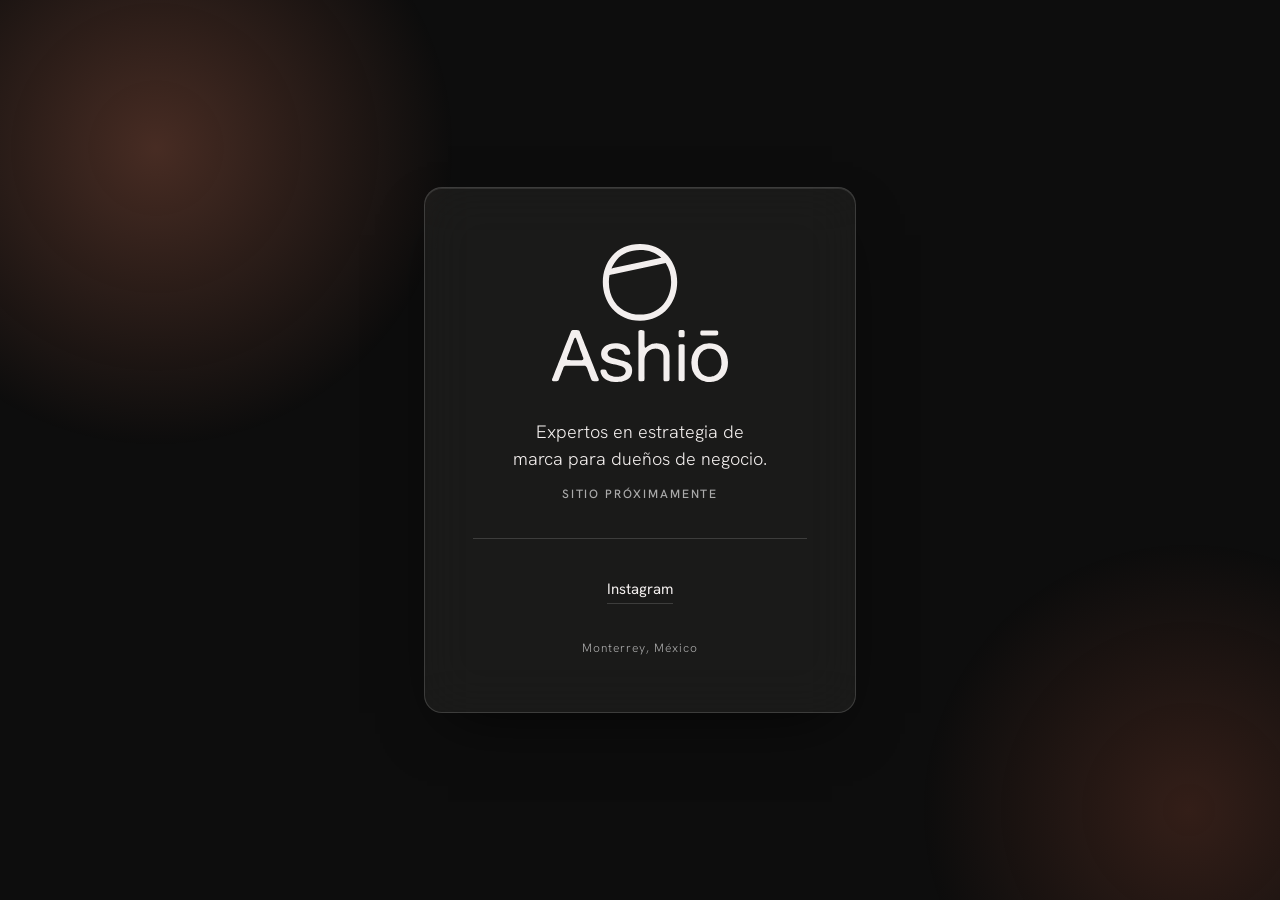
==== commit fad4ad22: "Redondea el panel glass a 18px Unico cambio: el token de radio. La hoja de estilo fija 0, asi que el" ====
--- a/index.html
+++ b/index.html
@@ -24,7 +24,7 @@
     --accent-deep:#a35139;
     --muted:#aaaaaa;
     --font-title:"Hanken Grotesk",system-ui,-apple-system,sans-serif;
-    --radius:0;              /* la hoja de estilo fija radio 0 */
+    --radius:18px;           /* la hoja de estilo fija 0; redondeo suave solo en el panel */
     --glass-tint:rgba(243,239,238,.055);
     --glass-line:rgba(243,239,238,.16);
   }
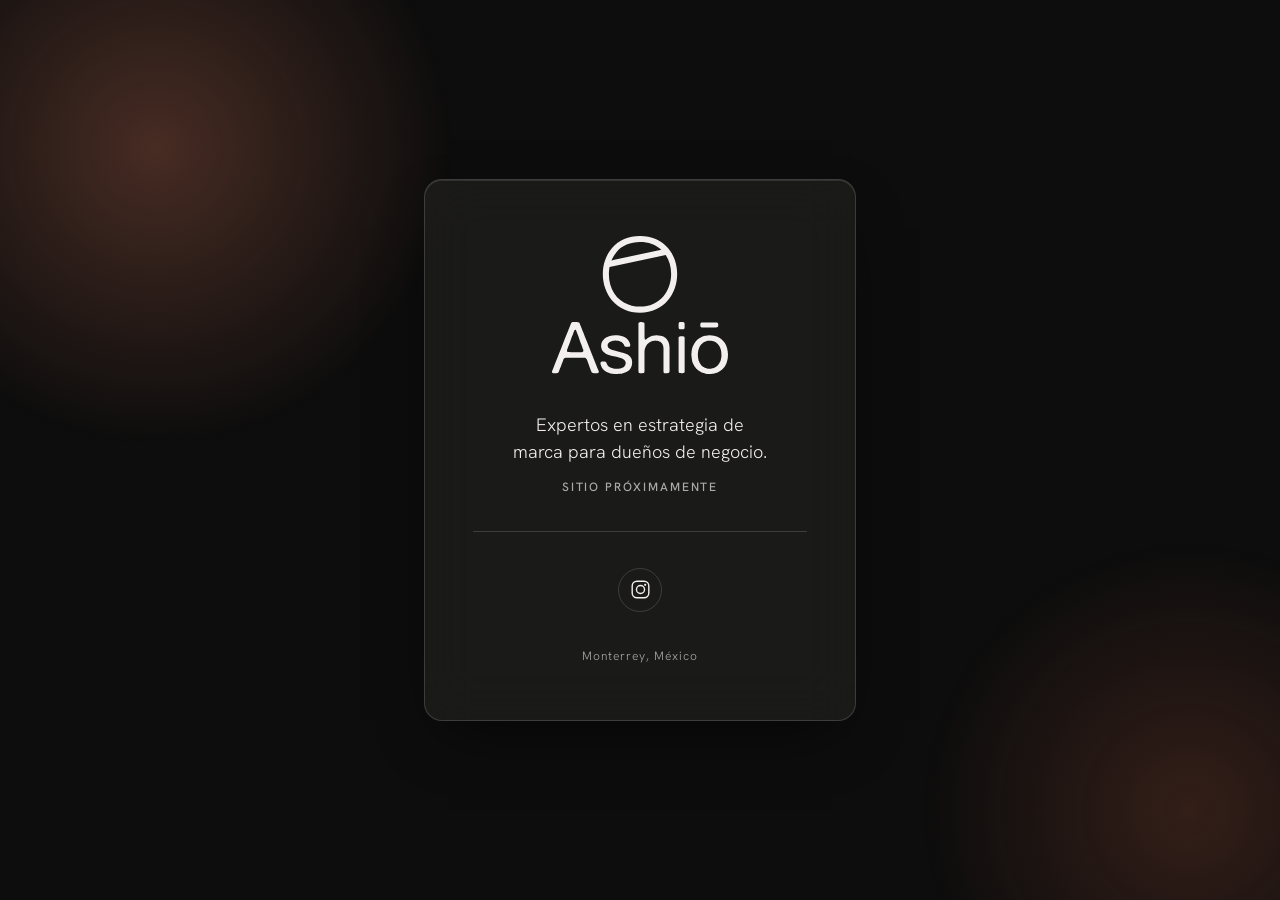
==== commit 7d98d285: "Cambia el enlace de Instagram por icono Icono en SVG dentro de un area tactil de 44px con borde circ" ====
--- a/index.html
+++ b/index.html
@@ -125,18 +125,25 @@
     background:var(--glass-line);
     margin:clamp(1.75rem,6vw,2.25rem) 0;
   }
+  nav{display:flex;justify-content:center;gap:1rem}
   nav a{
-    display:inline-block;
+    display:inline-flex;
+    align-items:center;
+    justify-content:center;
+    width:44px;                 /* área táctil mínima accesible */
+    height:44px;
     color:var(--brand-bone);
-    text-decoration:none;
-    font-size:.9375rem;
-    font-weight:400;
-    padding:.25rem 0;
-    border-bottom:1px solid var(--glass-line);
-    transition:color .18s ease,border-color .18s ease;
+    border:1px solid var(--glass-line);
+    border-radius:50%;
+    transition:color .18s ease,border-color .18s ease,background-color .18s ease;
   }
-  nav a:hover,nav a:focus-visible{color:var(--accent);border-bottom-color:var(--accent)}
-  nav a:focus-visible{outline:2px solid var(--accent);outline-offset:6px}
+  nav a svg{width:21px;height:21px;display:block}
+  nav a:hover,nav a:focus-visible{
+    color:var(--accent);
+    border-color:var(--accent);
+    background:rgba(207,116,87,.10);
+  }
+  nav a:focus-visible{outline:2px solid var(--accent);outline-offset:4px}
   footer{
     margin-top:clamp(1.75rem,6vw,2.25rem);
     font-size:.75rem;
@@ -159,9 +166,16 @@
 
     <div class="rule" role="presentation"></div>
 
-    <!-- Redes. Para agregar otra, copiar la línea <a> completa y pegar su URL. -->
+    <!-- Redes. Para agregar otra, copiar el bloque <a> completo, pegar su URL
+         y cambiar el SVG por el icono que corresponda. -->
     <nav aria-label="Redes sociales de Ashiō">
-      <a href="https://www.instagram.com/ashio.mx/" rel="me noopener" target="_blank">Instagram</a>
+      <a href="https://www.instagram.com/ashio.mx/" rel="me noopener" target="_blank" aria-label="Instagram de Ashiō">
+        <svg viewBox="0 0 24 24" aria-hidden="true" focusable="false">
+          <rect x="2.5" y="2.5" width="19" height="19" rx="5.5" fill="none" stroke="currentColor" stroke-width="1.6"/>
+          <circle cx="12" cy="12" r="4.6" fill="none" stroke="currentColor" stroke-width="1.6"/>
+          <circle cx="17.3" cy="6.7" r="1.25" fill="currentColor"/>
+        </svg>
+      </a>
     </nav>
 
     <footer>Monterrey, México</footer>
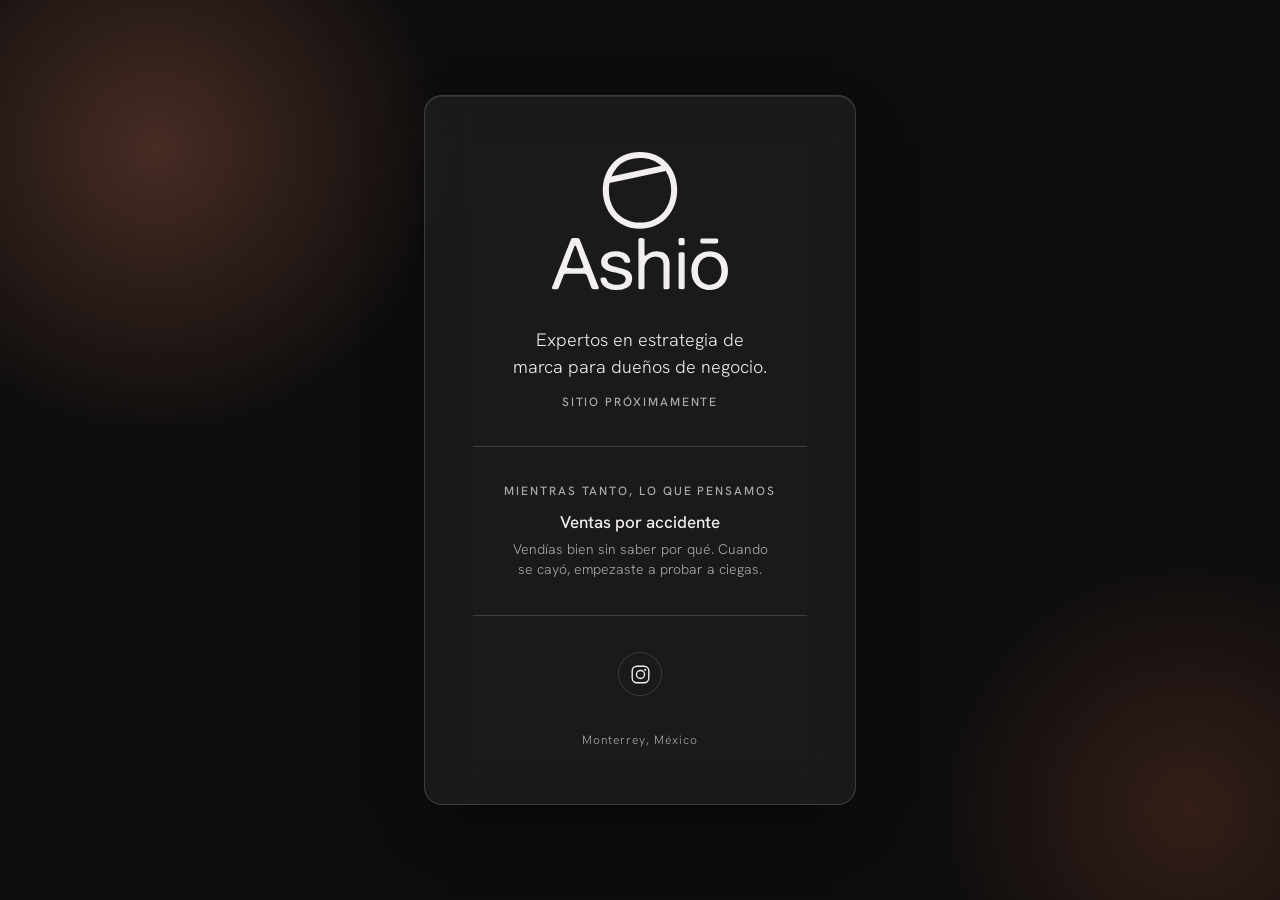
==== commit 04b44030: "Publica el articulo Ventas por accidente Nueva pagina en /ventas-por-accidente/ con el mismo lenguaj" ====
--- a/index.html
+++ b/index.html
@@ -125,6 +125,35 @@
     background:var(--glass-line);
     margin:clamp(1.75rem,6vw,2.25rem) 0;
   }
+  .kicker{
+    font-size:.75rem;
+    font-weight:500;
+    letter-spacing:.16em;
+    text-transform:uppercase;
+    color:var(--muted);
+  }
+  .lectura{
+    display:block;
+    margin-top:.75rem;
+    color:var(--brand-bone);
+    text-decoration:none;
+    font-size:1.0625rem;
+    font-weight:500;
+    line-height:1.3;
+    text-wrap:balance;
+    transition:color .18s ease;
+  }
+  .lectura span{
+    display:block;
+    margin-top:.375rem;
+    font-size:.875rem;
+    font-weight:300;
+    line-height:1.45;
+    color:var(--muted);
+  }
+  .lectura:hover,.lectura:focus-visible{color:var(--accent)}
+  .lectura:focus-visible{outline:2px solid var(--accent);outline-offset:6px}
+
   nav{display:flex;justify-content:center;gap:1rem}
   nav a{
     display:inline-flex;
@@ -163,6 +192,15 @@
 
     <p class="claim">Expertos en estrategia de marca para dueños de negocio.</p>
     <p class="status">Sitio próximamente</p>
+
+    <div class="rule" role="presentation"></div>
+
+    <!-- Último artículo. Para cambiarlo, edita el título y la ruta. -->
+    <p class="kicker">Mientras tanto, lo que pensamos</p>
+    <a class="lectura" href="ventas-por-accidente/">
+      Ventas por accidente
+      <span>Vendías bien sin saber por qué. Cuando se cayó, empezaste a probar a ciegas.</span>
+    </a>
 
     <div class="rule" role="presentation"></div>
 
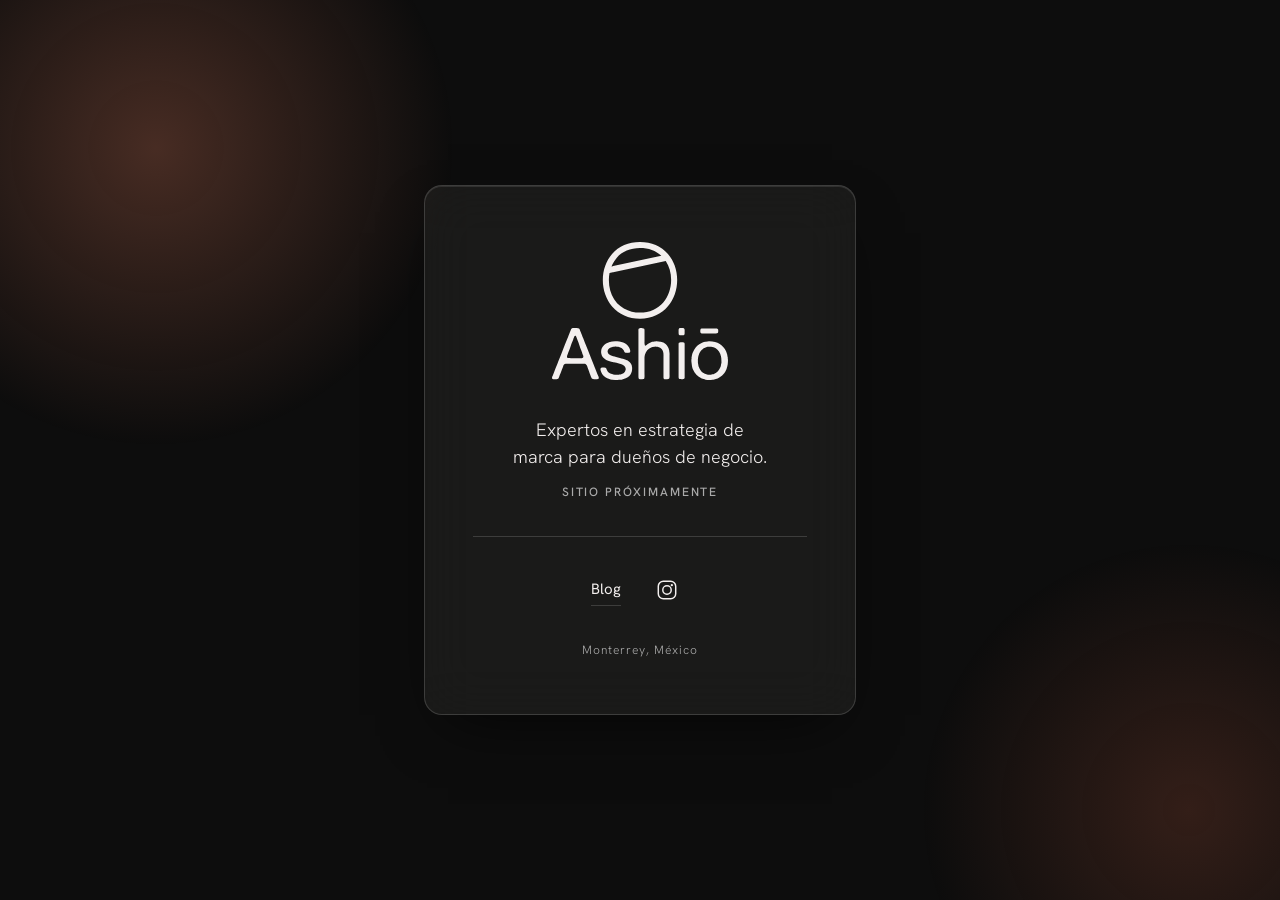
==== commit 6ec3ad0a: "Agrega el blog y limpia la navegacion de la portada Nueva seccion /blog/ con indice de articulos; el" ====
--- a/index.html
+++ b/index.html
@@ -125,54 +125,37 @@
     background:var(--glass-line);
     margin:clamp(1.75rem,6vw,2.25rem) 0;
   }
-  .kicker{
-    font-size:.75rem;
-    font-weight:500;
-    letter-spacing:.16em;
-    text-transform:uppercase;
-    color:var(--muted);
+  nav{
+    display:flex;
+    align-items:center;
+    justify-content:center;
+    gap:1.5rem;
   }
-  .lectura{
-    display:block;
-    margin-top:.75rem;
+  .pestana{
     color:var(--brand-bone);
     text-decoration:none;
-    font-size:1.0625rem;
-    font-weight:500;
-    line-height:1.3;
-    text-wrap:balance;
-    transition:color .18s ease;
+    font-size:.9375rem;
+    font-weight:400;
+    padding:.375rem 0;
+    border-bottom:1px solid var(--glass-line);
+    transition:color .18s ease,border-color .18s ease;
   }
-  .lectura span{
-    display:block;
-    margin-top:.375rem;
-    font-size:.875rem;
-    font-weight:300;
-    line-height:1.45;
-    color:var(--muted);
-  }
-  .lectura:hover,.lectura:focus-visible{color:var(--accent)}
-  .lectura:focus-visible{outline:2px solid var(--accent);outline-offset:6px}
-
-  nav{display:flex;justify-content:center;gap:1rem}
-  nav a{
+  .pestana:hover,.pestana:focus-visible{color:var(--accent);border-bottom-color:var(--accent)}
+  /* Icono de red sin contenedor: solo el glifo, con area tactil de 44px. */
+  .red{
     display:inline-flex;
     align-items:center;
     justify-content:center;
-    width:44px;                 /* área táctil mínima accesible */
+    width:44px;
     height:44px;
+    margin:-11px 0;
     color:var(--brand-bone);
-    border:1px solid var(--glass-line);
-    border-radius:50%;
-    transition:color .18s ease,border-color .18s ease,background-color .18s ease;
+    transition:color .18s ease;
   }
-  nav a svg{width:21px;height:21px;display:block}
-  nav a:hover,nav a:focus-visible{
-    color:var(--accent);
-    border-color:var(--accent);
-    background:rgba(207,116,87,.10);
-  }
-  nav a:focus-visible{outline:2px solid var(--accent);outline-offset:4px}
+  .red svg{width:22px;height:22px;display:block}
+  .red:hover,.red:focus-visible{color:var(--accent)}
+  :focus-visible{outline:2px solid var(--accent);outline-offset:4px}
+
   footer{
     margin-top:clamp(1.75rem,6vw,2.25rem);
     font-size:.75rem;
@@ -195,19 +178,10 @@
 
     <div class="rule" role="presentation"></div>
 
-    <!-- Último artículo. Para cambiarlo, edita el título y la ruta. -->
-    <p class="kicker">Mientras tanto, lo que pensamos</p>
-    <a class="lectura" href="ventas-por-accidente/">
-      Ventas por accidente
-      <span>Vendías bien sin saber por qué. Cuando se cayó, empezaste a probar a ciegas.</span>
-    </a>
-
-    <div class="rule" role="presentation"></div>
-
-    <!-- Redes. Para agregar otra, copiar el bloque <a> completo, pegar su URL
-         y cambiar el SVG por el icono que corresponda. -->
-    <nav aria-label="Redes sociales de Ashiō">
-      <a href="https://www.instagram.com/ashio.mx/" rel="me noopener" target="_blank" aria-label="Instagram de Ashiō">
+    <nav aria-label="Secciones y redes de Ashiō">
+      <a class="pestana" href="blog/">Blog</a>
+      <!-- Redes. Para agregar otra, copia el bloque <a class="red"> y cambia el SVG. -->
+      <a class="red" href="https://www.instagram.com/ashio.mx/" rel="me noopener" target="_blank" aria-label="Instagram de Ashiō">
         <svg viewBox="0 0 24 24" aria-hidden="true" focusable="false">
           <rect x="2.5" y="2.5" width="19" height="19" rx="5.5" fill="none" stroke="currentColor" stroke-width="1.6"/>
           <circle cx="12" cy="12" r="4.6" fill="none" stroke="currentColor" stroke-width="1.6"/>
